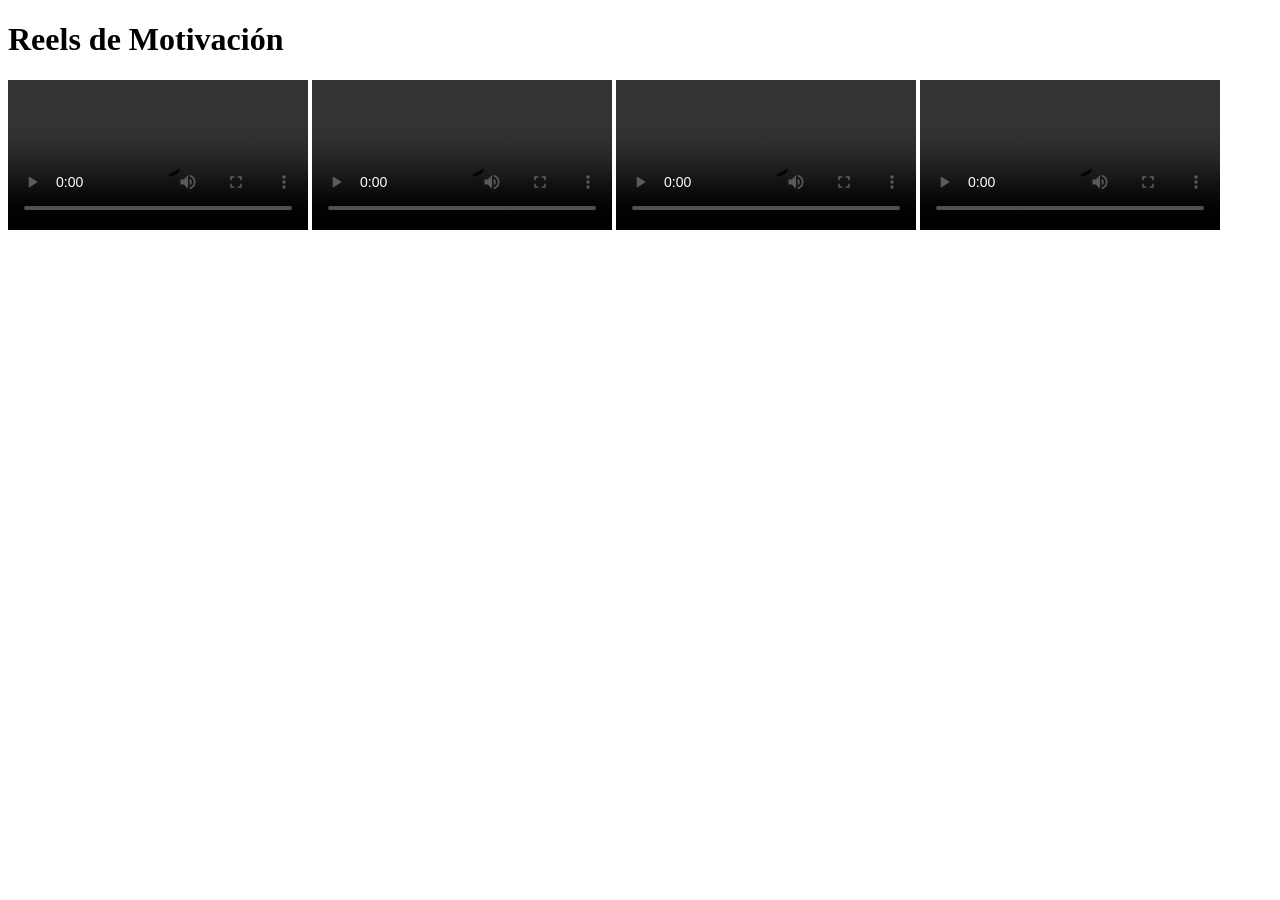
==== index.html @ e1768fd3 "creandomiprimersitioweb" ====
<!DOCTYPE html>
<html lang="es">
<head>
    <meta charset="UTF-8">
    <meta name="viewport" content="width=device-width, initial-scale=1.0">
    <title>Reels de Motivación</title>
    <link rel="stylesheet" href="styles.css">
</head>
<body>
    <h1>Reels de Motivación</h1>
    <div id="reels-container"></div>

    <script src="script.js"></script>
</body>
</html>
<video controls autoplay loop>
    <source src="https://cdn.glitch.global/550bbdf8-d2fd-4c3f-9398-63b321097b7e/Facebook%20572186578400925(Source).mp4?v=1712682820339" type="video/mp4">
    Tu navegador no soporta el elemento de video.
</video>
<video controls autoplay loop>
    <source src="https://cdn.glitch.global/550bbdf8-d2fd-4c3f-9398-63b321097b7e/Facebook%20201448969483020(720p).mp4?v=1712682717213" type="video/mp4">
    Tu navegador no soporta el elemento de video.
</video>
<video controls autoplay loop>
    <source src="https://cdn.glitch.global/550bbdf8-d2fd-4c3f-9398-63b321097b7e/Facebook%20162897206740299(540p).mp4?v=1712682813861" type="video/mp4">
    Tu navegador no soporta el elemento de video.
</video>
<video controls autoplay loop>
    <source src="https://cdn.glitch.global/550bbdf8-d2fd-4c3f-9398-63b321097b7e/Facebook%20940772647076835(720p).mp4?v=1712683208847" type="video/mp4">
    Tu navegador no soporta el elemento de video.
</video>
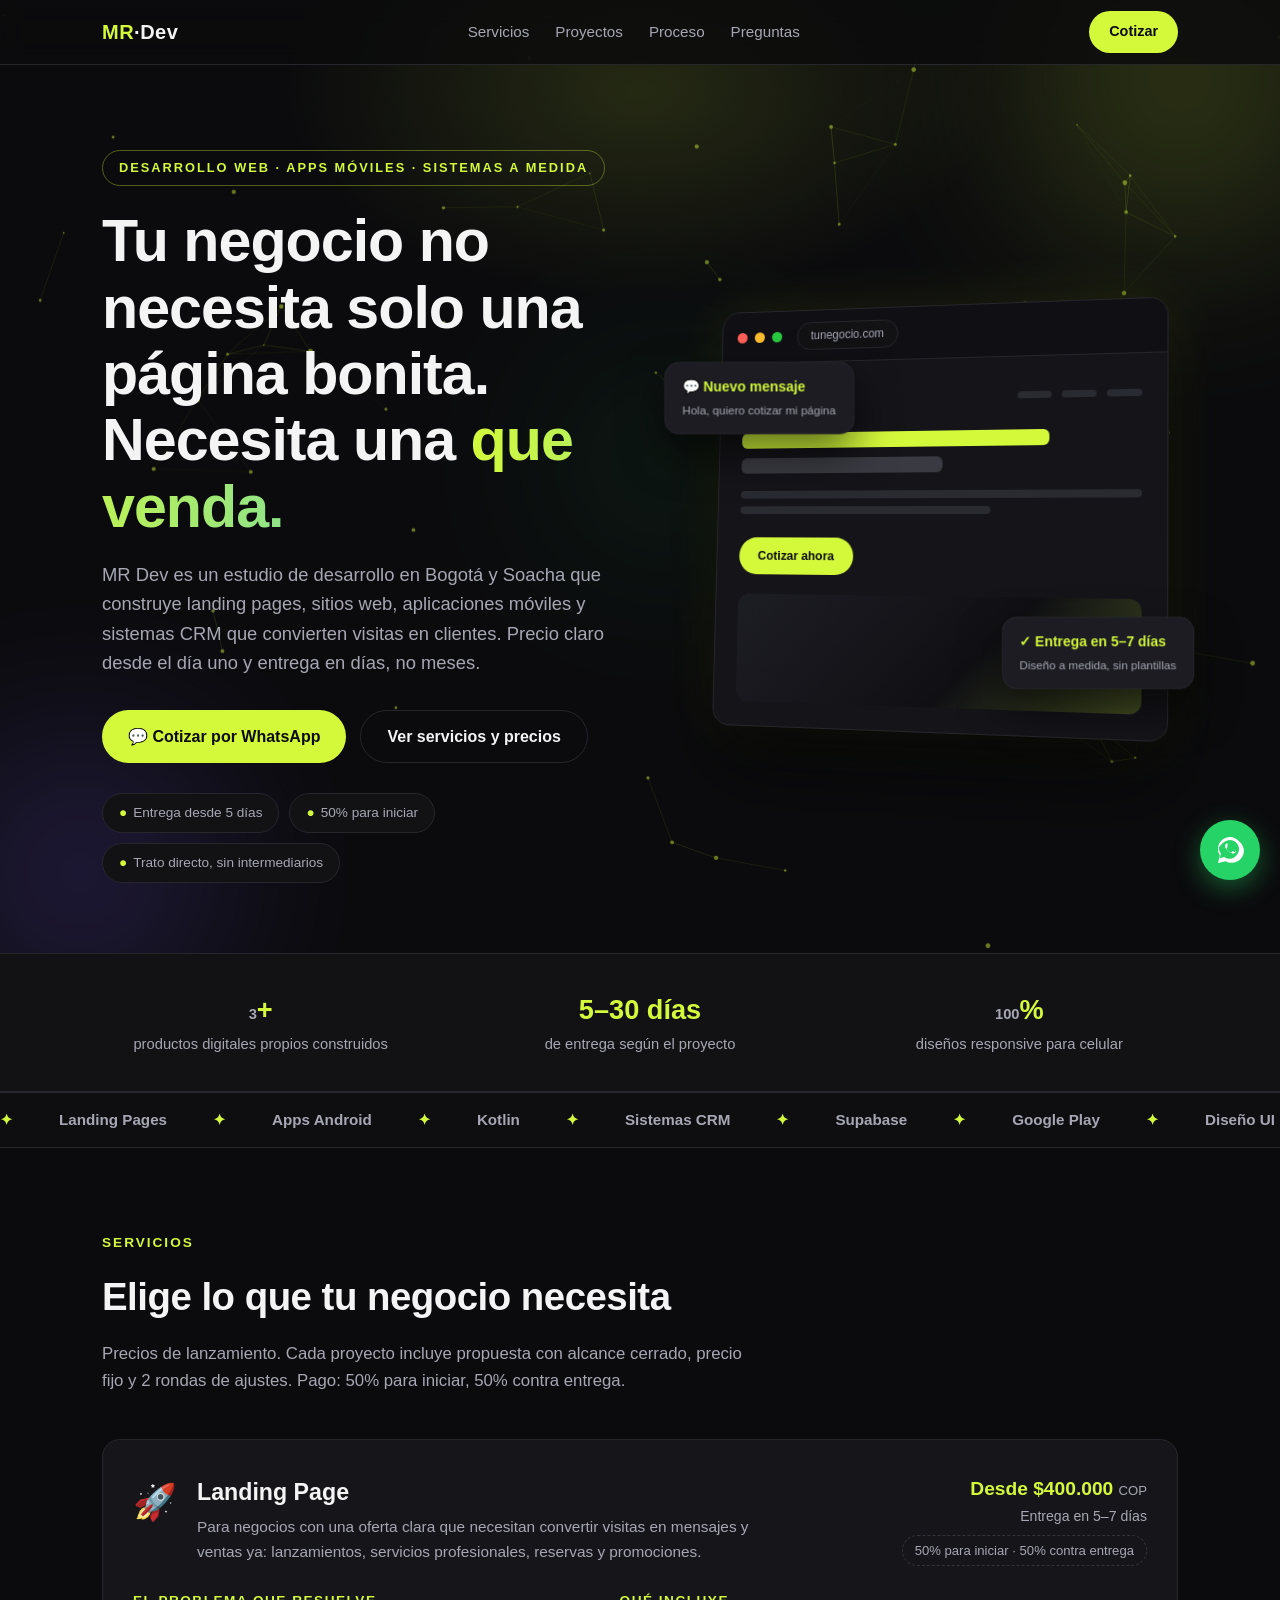
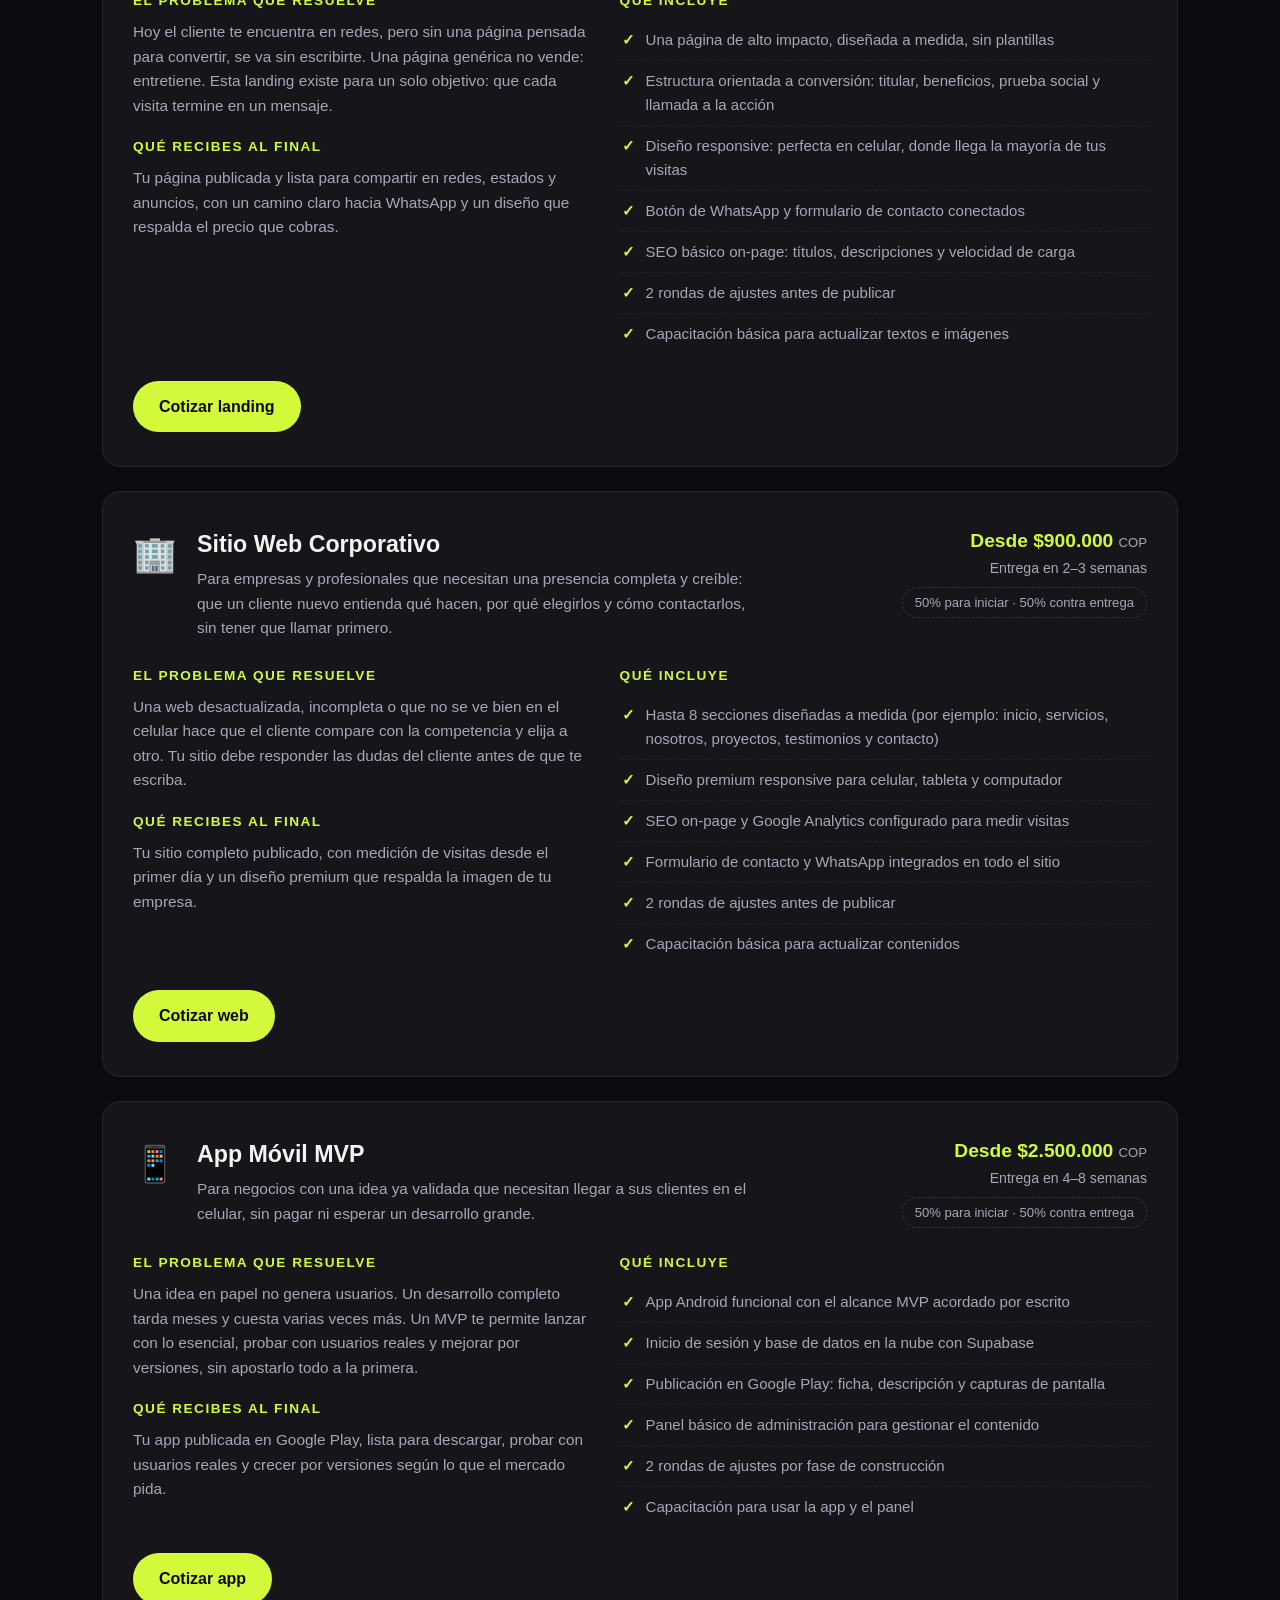
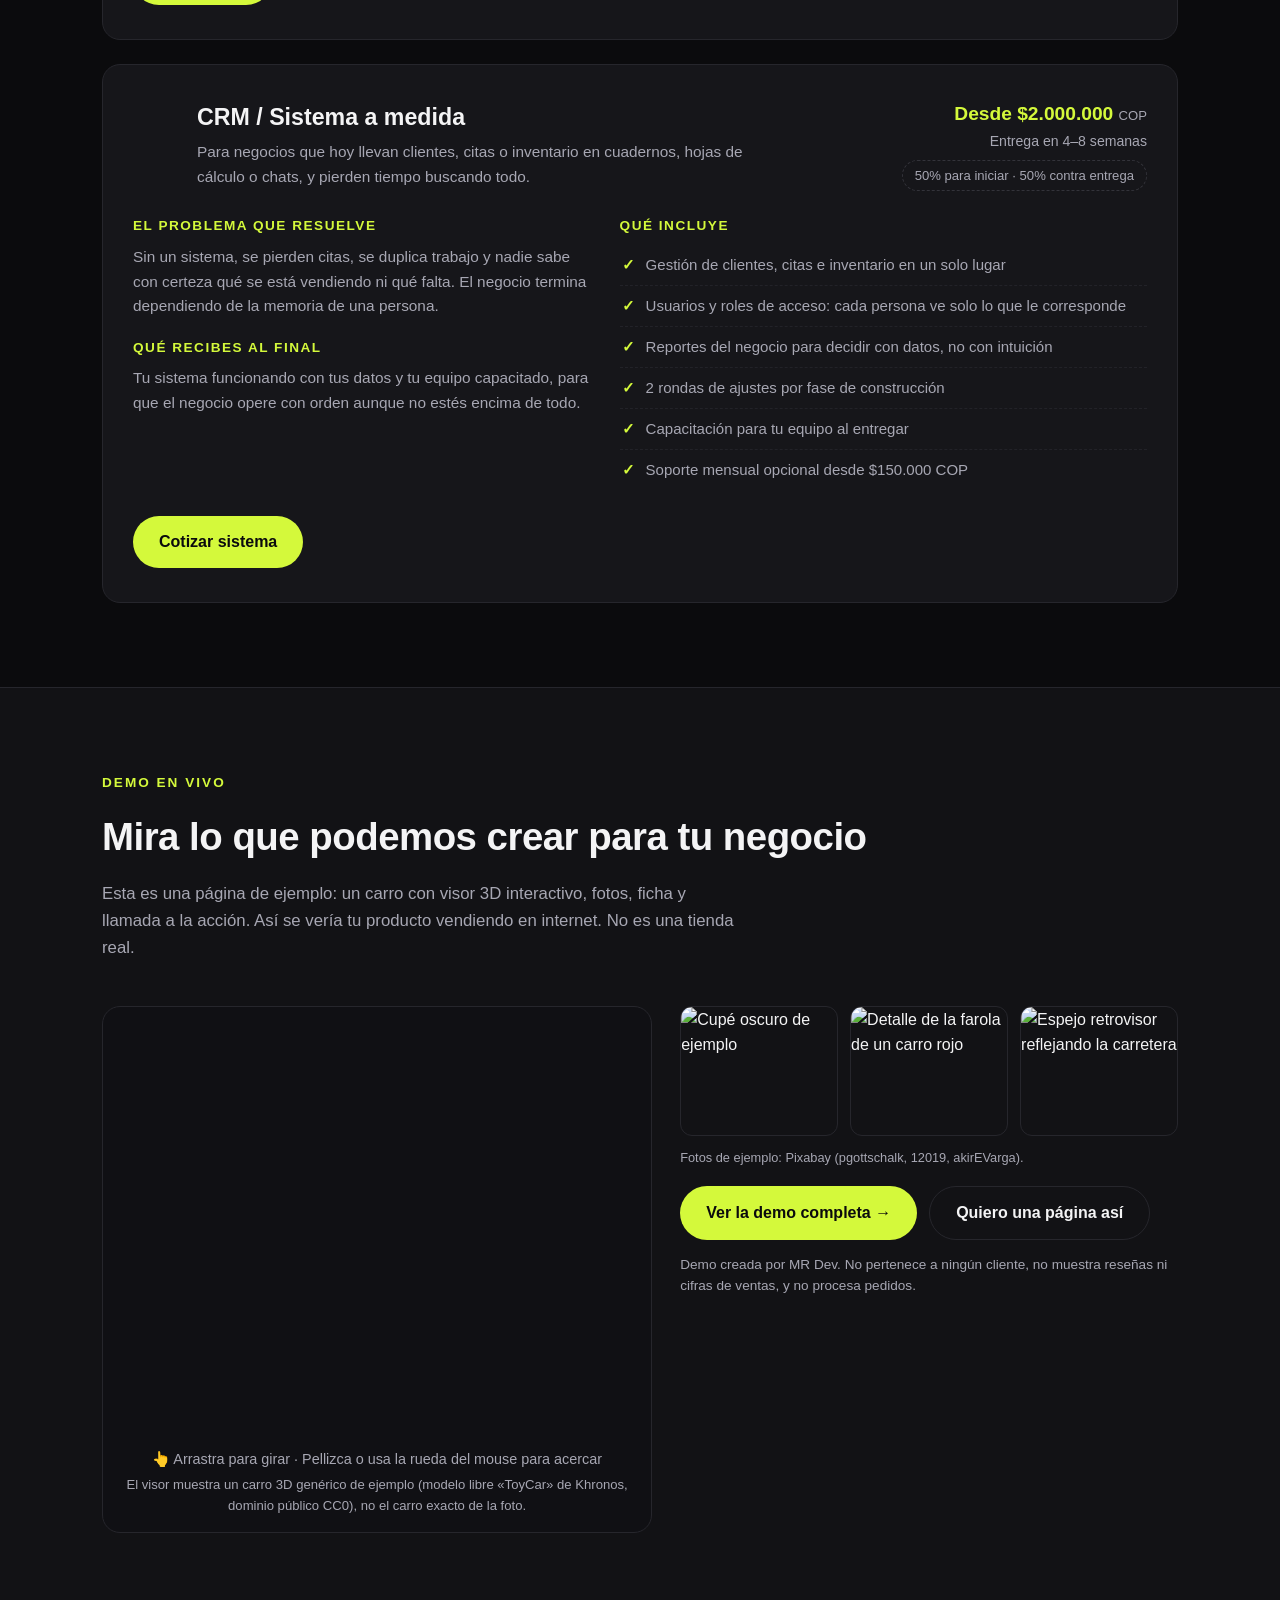
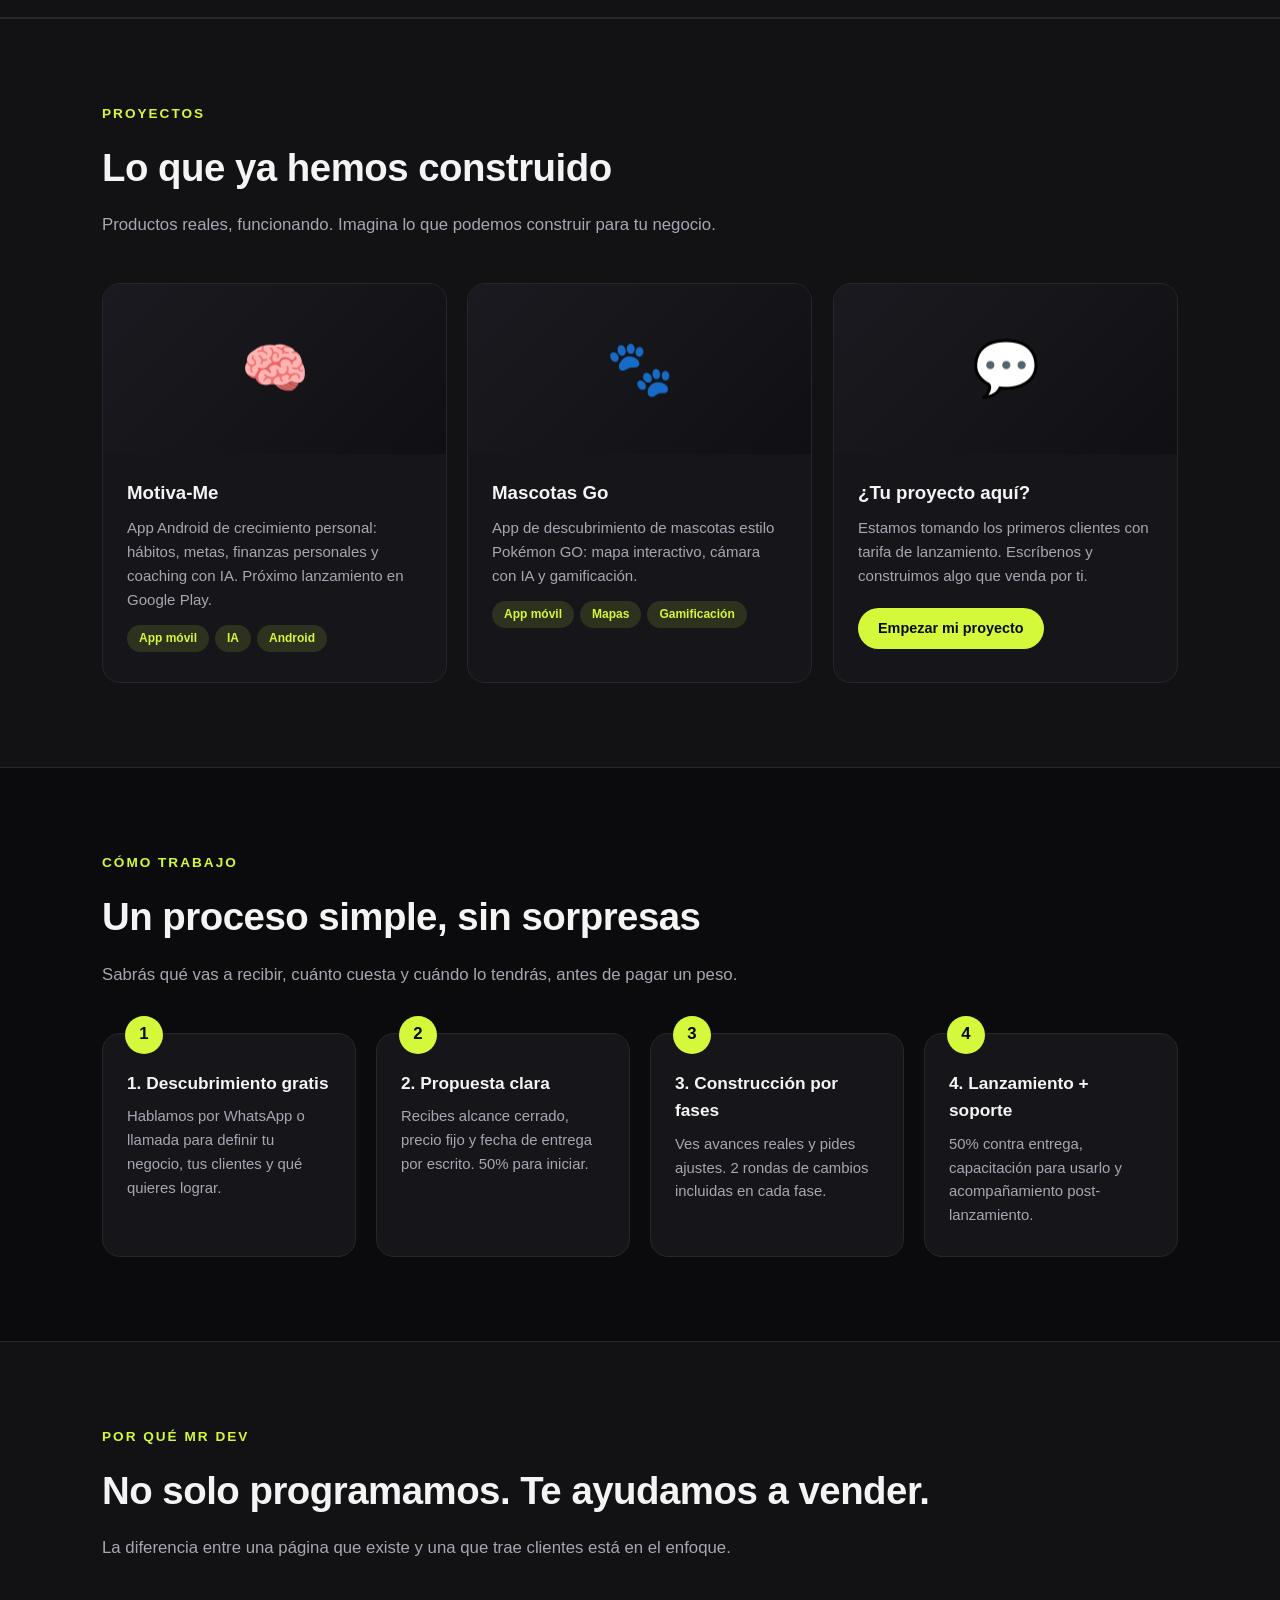
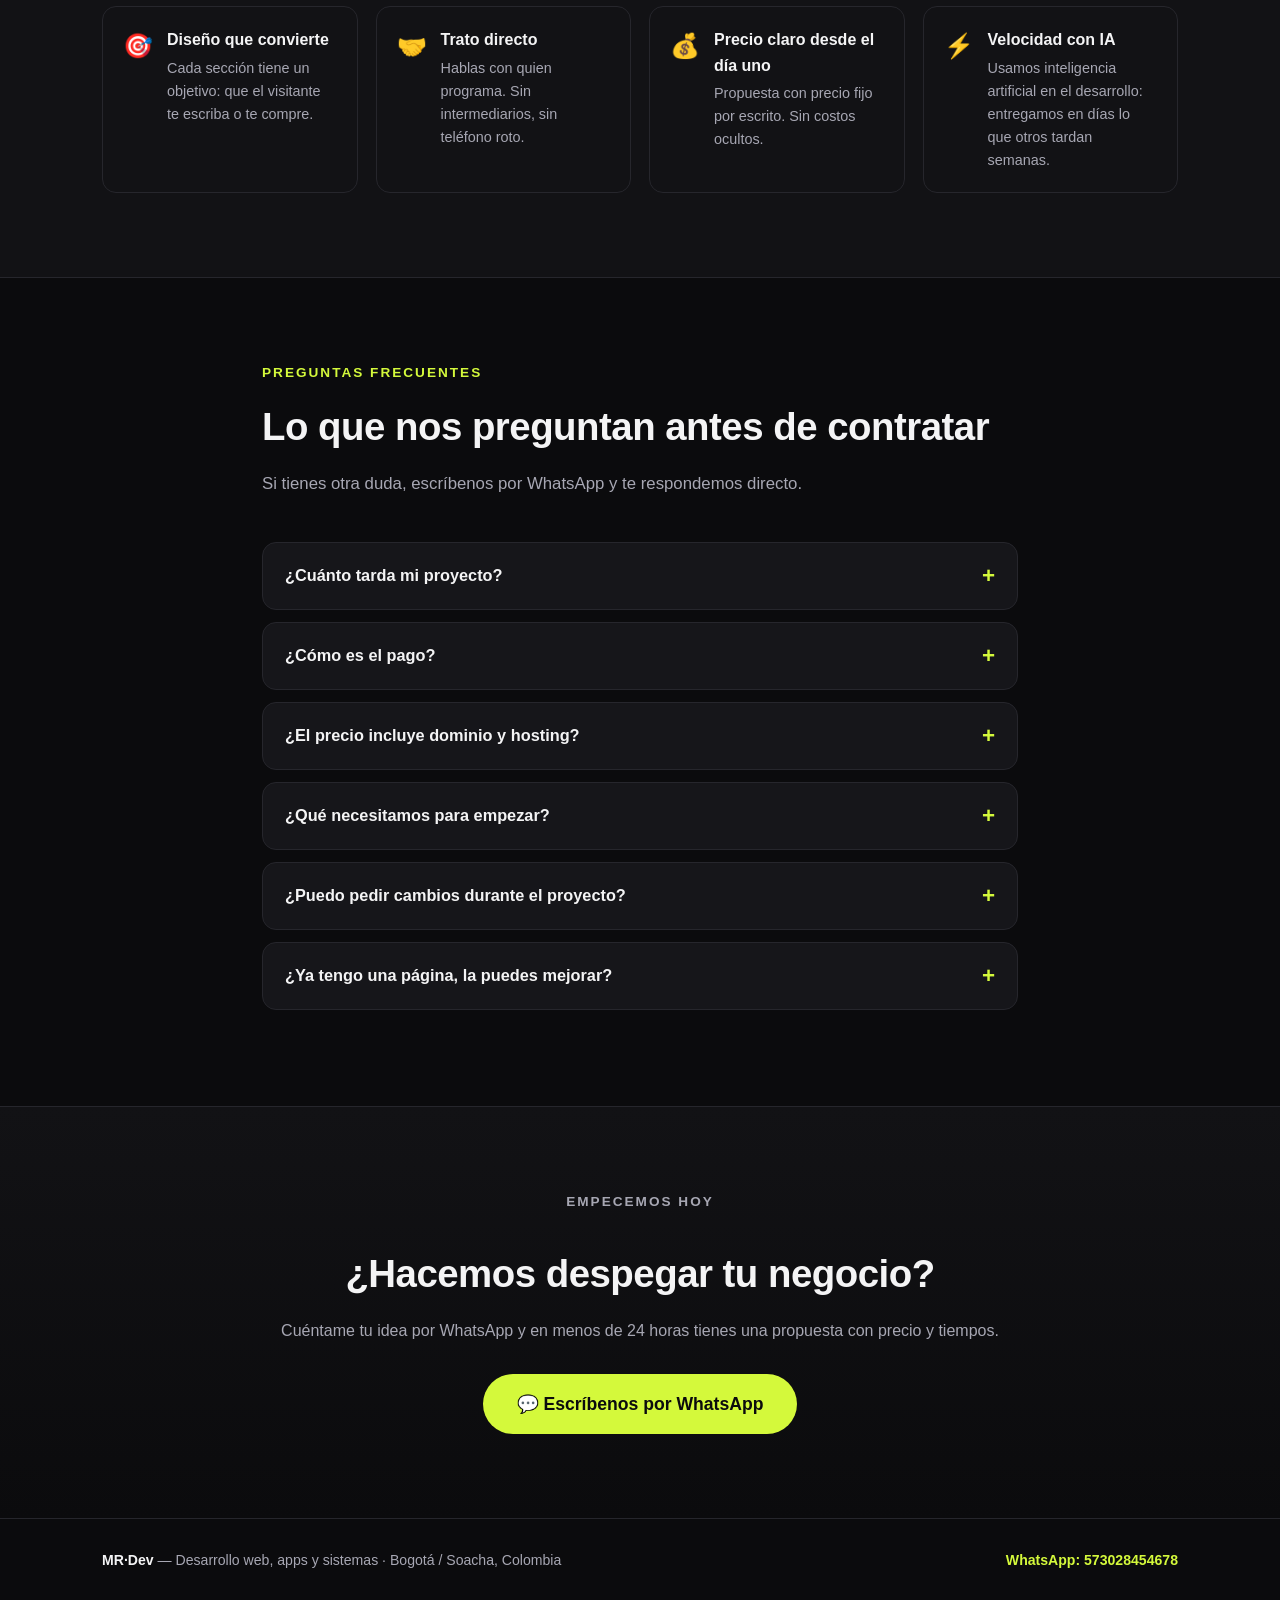
==== commit 44fc2aff: "MR Dev: publicar landing v2 + demo-carro (reemplaza pagina Reels)" ====
--- a/index.html
+++ b/index.html
@@ -1,31 +1,583 @@
 <!DOCTYPE html>
 <html lang="es">
 <head>
-    <meta charset="UTF-8">
-    <meta name="viewport" content="width=device-width, initial-scale=1.0">
-    <title>Reels de Motivación</title>
-    <link rel="stylesheet" href="styles.css">
+<meta charset="UTF-8">
+<meta name="viewport" content="width=device-width, initial-scale=1.0">
+<title>MR Dev — Páginas web, apps y sistemas que venden</title>
+<meta name="description" content="MR Dev: diseño landing pages, sitios web, aplicaciones móviles y sistemas CRM a medida en Colombia. Precio claro, entrega en días, contacto directo por WhatsApp.">
+<!-- ÚNICA librería externa añadida para la sección «Demo en vivo»: model-viewer (Google), necesaria para el visor 3D real. -->
+<script type="module" src="https://ajax.googleapis.com/ajax/libs/model-viewer/4.0.0/model-viewer.min.js"></script>
+<style>
+:root{
+  --bg:#0b0b0d; --bg2:#121215; --card:#16161a; --line:#26262c;
+  --txt:#f4f4f5; --mut:#a7a7b3;
+  --lime:#d4f93b; --lime-d:#a8cc1e;
+  --radius:18px;
+}
+*{margin:0;padding:0;box-sizing:border-box}
+html{scroll-behavior:smooth}
+body{background:var(--bg);color:var(--txt);font-family:-apple-system,BlinkMacSystemFont,"Segoe UI",Roboto,Inter,Arial,sans-serif;line-height:1.6;overflow-x:hidden}
+a{color:inherit;text-decoration:none}
+.wrap{max-width:1120px;margin:0 auto;padding:0 22px}
+/* NAV */
+nav{position:fixed;top:0;left:0;right:0;z-index:50;background:rgba(11,11,13,.82);backdrop-filter:blur(12px);border-bottom:1px solid var(--line);transition:box-shadow .3s}
+nav.scrolled{box-shadow:0 8px 30px rgba(0,0,0,.45)}
+.nav-in{display:flex;align-items:center;justify-content:space-between;height:64px}
+.logo{font-weight:800;font-size:1.25rem;letter-spacing:.5px}
+.logo b{color:var(--lime)}
+.nav-links{display:flex;gap:26px;font-size:.95rem;color:var(--mut)}
+.nav-links a:hover{color:var(--txt)}
+.btn{display:inline-flex;align-items:center;gap:8px;background:var(--lime);color:#0b0b0d;font-weight:700;padding:13px 26px;border-radius:999px;border:none;cursor:pointer;font-size:1rem;transition:transform .15s,box-shadow .15s}
+.btn:hover{transform:translateY(-2px);box-shadow:0 10px 28px rgba(212,249,59,.28)}
+.btn.ghost{background:transparent;color:var(--txt);border:1px solid var(--line)}
+.btn.ghost:hover{border-color:var(--lime);box-shadow:none}
+.btn.sm{padding:9px 20px;font-size:.9rem}
+/* HERO */
+.hero{padding:150px 0 70px;position:relative}
+.hero::before{content:"";position:absolute;top:-120px;left:50%;transform:translateX(-50%);width:720px;height:420px;background:radial-gradient(ellipse at center,rgba(212,249,59,.13),transparent 70%);pointer-events:none}
+.eyebrow{display:inline-block;font-size:.8rem;font-weight:700;letter-spacing:2px;text-transform:uppercase;color:var(--lime);border:1px solid rgba(212,249,59,.35);padding:7px 16px;border-radius:999px;margin-bottom:22px}
+h1{font-size:clamp(2.1rem,5.4vw,3.7rem);line-height:1.12;font-weight:800;letter-spacing:-1px;max-width:800px}
+h1 .hl{color:var(--lime)}
+.hero p.sub{color:var(--mut);font-size:1.15rem;max-width:640px;margin:20px 0 32px}
+.hero-cta{display:flex;gap:14px;flex-wrap:wrap}
+.chips{display:flex;gap:10px;flex-wrap:wrap;margin-top:30px}
+.chip{font-size:.85rem;color:var(--mut);border:1px solid var(--line);background:var(--bg2);padding:8px 16px;border-radius:999px}
+.chip i{font-style:normal;color:var(--lime);margin-right:6px}
+/* HERO 3D MOCKUP (CSS puro, sin imágenes externas) */
+.hero-grid{display:grid;grid-template-columns:1.05fr .95fr;gap:48px;align-items:center}
+.hero-mock{position:relative;perspective:1200px;max-width:460px;width:100%;margin:0 auto}
+.mockup-win{background:#141419;border:1px solid var(--line);border-radius:18px;box-shadow:0 40px 80px rgba(0,0,0,.6),0 0 60px rgba(212,249,59,.10);transform:rotateY(-12deg) rotateX(4deg);transform-style:preserve-3d;animation:floaty 7s ease-in-out infinite alternate;overflow:hidden}
+@keyframes floaty{from{transform:rotateY(-12deg) rotateX(4deg) translateY(0)}to{transform:rotateY(-12deg) rotateX(4deg) translateY(-12px)}}
+.mockup-bar{display:flex;align-items:center;gap:8px;padding:12px 16px;border-bottom:1px solid var(--line);background:#101014}
+.mockup-dot{width:11px;height:11px;border-radius:50%}
+.mockup-url{margin-left:8px;font-size:.75rem;color:var(--mut);background:var(--bg2);border:1px solid var(--line);padding:4px 14px;border-radius:999px}
+.mockup-body{padding:26px 24px 24px}
+.mockup-nav{display:flex;justify-content:space-between;align-items:center;margin-bottom:22px}
+.mockup-logo{font-weight:800;font-size:.95rem}
+.mockup-logo b{color:var(--lime)}
+.mockup-links{display:flex;gap:10px}
+.mockup-links i{display:block;width:34px;height:7px;border-radius:99px;background:#2a2a31}
+.mockup-h1{height:16px;border-radius:6px;background:var(--lime);width:78%;margin-bottom:10px}
+.mockup-h2{height:16px;border-radius:6px;background:#3a3a42;width:52%;margin-bottom:18px}
+.mockup-line{height:8px;border-radius:99px;background:#2a2a31;margin-bottom:8px}
+.mockup-line.short{width:64%}
+.mockup-btn{display:inline-block;margin-top:16px;background:var(--lime);color:#0b0b0d;font-weight:800;font-size:.8rem;padding:9px 20px;border-radius:999px}
+.mockup-img{margin-top:20px;height:110px;border-radius:12px;background:linear-gradient(135deg,#1d1d24,#101014 60%,rgba(212,249,59,.25))}
+.mockup-float{position:absolute;background:#1c1c22;border:1px solid var(--line);border-radius:14px;padding:12px 16px;font-size:.82rem;box-shadow:0 18px 40px rgba(0,0,0,.55);transform:translateZ(70px);z-index:3}
+.mockup-float b{display:block;color:var(--lime)}
+.mockup-float.wa{top:16%;left:-24px}
+.mockup-float.time{bottom:12%;right:-16px}
+.mockup-float small{color:var(--mut)}
+/* STATS */
+.stats{border-top:1px solid var(--line);border-bottom:1px solid var(--line);background:var(--bg2)}
+.stats-in{display:grid;grid-template-columns:repeat(3,1fr);padding:34px 0;gap:18px;text-align:center}
+.stat b{font-size:1.7rem;color:var(--lime);display:block}
+.stat span{color:var(--mut);font-size:.92rem}
+/* SECTIONS */
+section{padding:84px 0}
+.kicker{color:var(--lime);font-weight:700;font-size:.85rem;letter-spacing:2px;text-transform:uppercase;margin-bottom:12px}
+h2{font-size:clamp(1.6rem,3.6vw,2.4rem);font-weight:800;letter-spacing:-.5px;margin-bottom:14px}
+.sec-sub{color:var(--mut);max-width:640px;margin-bottom:44px;font-size:1.05rem}
+/* SERVICES v2: bloques completos */
+.svc-stack{display:grid;gap:24px}
+.svc{background:var(--card);border:1px solid var(--line);border-radius:var(--radius);padding:34px 30px;transition:transform .18s,border-color .18s,box-shadow .18s}
+.svc:hover{transform:translateY(-5px);border-color:rgba(212,249,59,.45);box-shadow:0 24px 60px rgba(0,0,0,.5),0 0 44px rgba(212,249,59,.12)}
+.svc-head{display:flex;gap:20px;align-items:flex-start;flex-wrap:wrap;margin-bottom:24px}
+.svc-head .ico{font-size:2.2rem;flex-shrink:0}
+.svc-head h3{font-size:1.45rem;margin-bottom:4px}
+.svc-for{color:var(--mut);font-size:.96rem;max-width:560px}
+.svc-meta{margin-left:auto;text-align:right;flex-shrink:0}
+.svc .price{font-size:1.2rem;font-weight:800;color:var(--lime)}
+.svc .price small{font-weight:400;color:var(--mut);font-size:.82rem}
+.svc .time{font-size:.88rem;color:var(--mut)}
+.svc .pay{font-size:.82rem;color:var(--mut);border:1px dashed #33333a;border-radius:999px;padding:4px 12px;display:inline-block;margin-top:8px}
+.svc-body{display:grid;grid-template-columns:1fr 1.15fr;gap:28px;margin-bottom:26px}
+.svc-body h4{font-size:.85rem;letter-spacing:1.5px;text-transform:uppercase;color:var(--lime);margin:18px 0 8px}
+.svc-body h4:first-child{margin-top:0}
+.svc-body p{color:var(--mut);font-size:.96rem}
+.svc-body ul{list-style:none}
+.svc-body ul li{color:var(--mut);font-size:.94rem;padding:8px 0 8px 26px;position:relative;border-bottom:1px dashed #222228}
+.svc-body ul li:last-child{border:none}
+.svc-body ul li::before{content:"✓";position:absolute;left:2px;color:var(--lime);font-weight:700}
+.svc .btn{justify-content:center}
+/* PORTFOLIO */
+.pf-grid{display:grid;grid-template-columns:repeat(auto-fit,minmax(280px,1fr));gap:20px}
+.pf{background:var(--card);border:1px solid var(--line);border-radius:var(--radius);overflow:hidden;transition:transform .18s,border-color .18s}
+.pf:hover{transform:translateY(-5px);border-color:rgba(212,249,59,.45)}
+.pf-visual{height:170px;display:flex;align-items:center;justify-content:center;font-size:3.4rem;background:linear-gradient(135deg,#1a1a20,#101014)}
+.pf-body{padding:24px}
+.pf-body h3{margin-bottom:8px}
+.pf-body p{color:var(--mut);font-size:.94rem;margin-bottom:12px}
+.tag{display:inline-block;font-size:.75rem;font-weight:700;background:rgba(212,249,59,.12);color:var(--lime);padding:4px 12px;border-radius:999px;margin-right:6px;margin-bottom:6px}
+/* PROCESS */
+.steps{display:grid;grid-template-columns:repeat(auto-fit,minmax(220px,1fr));gap:20px;counter-reset:step}
+.step{background:var(--card);border:1px solid var(--line);border-radius:var(--radius);padding:28px 24px;position:relative}
+.step::before{counter-increment:step;content:counter(step);position:absolute;top:-18px;left:22px;background:var(--lime);color:#0b0b0d;font-weight:800;width:38px;height:38px;border-radius:50%;display:flex;align-items:center;justify-content:center;font-size:1.05rem}
+.step h3{margin:8px 0 8px;font-size:1.08rem}
+.step p{color:var(--mut);font-size:.93rem}
+/* WHY */
+.why{display:grid;grid-template-columns:repeat(auto-fit,minmax(240px,1fr));gap:18px}
+.why-item{display:flex;gap:14px;align-items:flex-start;background:var(--bg2);border:1px solid var(--line);border-radius:14px;padding:20px;transition:transform .18s,border-color .18s}
+.why-item:hover{transform:translateY(-4px);border-color:rgba(212,249,59,.45)}
+.why-item .w-ico{font-size:1.5rem;flex-shrink:0}
+.why-item b{display:block;margin-bottom:4px}
+.why-item p{color:var(--mut);font-size:.9rem}
+/* FAQ */
+.faq-item{border:1px solid var(--line);border-radius:14px;margin-bottom:12px;background:var(--card);overflow:hidden}
+.faq-q{width:100%;background:none;border:none;color:var(--txt);font-size:1.02rem;font-weight:600;text-align:left;padding:20px 22px;cursor:pointer;display:flex;justify-content:space-between;align-items:center;gap:12px}
+.faq-q .plus{color:var(--lime);font-size:1.4rem;flex-shrink:0;transition:transform .25s}
+.faq-item.open .faq-q .plus{transform:rotate(45deg)}
+.faq-a{max-height:0;overflow:hidden;transition:max-height .3s ease}
+.faq-a p{color:var(--mut);padding:0 22px 20px;font-size:.95rem}
+/* CTA */
+.cta-sec{text-align:center;background:linear-gradient(180deg,var(--bg2),var(--bg));border-top:1px solid var(--line)}
+.cta-sec h2{max-width:640px;margin:0 auto 14px}
+.cta-sec p{color:var(--mut);margin-bottom:30px}
+/* FOOTER */
+footer{border-top:1px solid var(--line);padding:30px 0;color:var(--mut);font-size:.88rem}
+.foot-in{display:flex;justify-content:space-between;align-items:center;flex-wrap:wrap;gap:12px}
+/* WHATSAPP FLOAT */
+.wa-float{position:fixed;right:20px;bottom:20px;z-index:60;width:60px;height:60px;background:#25d366;border-radius:50%;display:flex;align-items:center;justify-content:center;box-shadow:0 8px 26px rgba(37,211,102,.4);transition:transform .15s}
+.wa-float:hover{transform:scale(1.08)}
+.wa-float svg{width:32px;height:32px;fill:#fff}
+/* REVEAL */
+.rv{opacity:0;transform:translateY(26px);transition:opacity .6s ease,transform .6s ease}
+.rv.vis{opacity:1;transform:none}
+@media(max-width:900px){
+  .hero-grid{grid-template-columns:1fr;gap:40px}
+  .hero-mock{margin-top:10px}
+  .svc-body{grid-template-columns:1fr}
+  .svc-meta{text-align:left;margin-left:0}
+}
+@media(max-width:640px){
+  .nav-links{display:none}
+  .hero{padding:120px 0 54px}
+  section{padding:60px 0}
+  .stats-in{grid-template-columns:1fr;gap:22px}
+  .svc{padding:26px 20px}
+  .mockup-float.wa{left:-6px}
+  .mockup-float.time{right:-6px}
+}
+/* ===== FX UPGRADE: 3D + motion ===== */
+#fx{position:absolute;inset:0;width:100%;height:100%;pointer-events:none}
+.hero{overflow:hidden}
+.hero-in{position:relative;z-index:2}
+.orb{position:absolute;border-radius:50%;filter:blur(90px);pointer-events:none;animation:drift 14s ease-in-out infinite alternate;z-index:1}
+.orb-a{width:340px;height:340px;background:#d4f93b;top:-90px;right:-70px;opacity:.16}
+.orb-b{width:280px;height:280px;background:#7c5cff;bottom:-60px;left:-60px;opacity:.20;animation-delay:-5s}
+.orb-c{width:200px;height:200px;background:#25d366;top:38%;left:44%;opacity:.10;animation-delay:-9s}
+@keyframes drift{from{transform:translate(0,0) scale(1)}to{transform:translate(50px,-40px) scale(1.15)}}
+h1 .hl{background:linear-gradient(90deg,#d4f93b,#8fe388,#d4f93b);background-size:200% auto;-webkit-background-clip:text;background-clip:text;color:transparent;animation:shine 5s linear infinite}
+@keyframes shine{to{background-position:200% center}}
+.svc,.pf{transform-style:preserve-3d;will-change:transform}
+.svc .ico{transform:translateZ(30px)}
+.pf-visual{transform:translateZ(30px)}
+.btn{position:relative;overflow:hidden}
+.btn::after{content:"";position:absolute;top:0;left:-70%;width:45%;height:100%;background:linear-gradient(100deg,transparent,rgba(255,255,255,.55),transparent);transform:skewX(-20deg);transition:left .55s ease}
+.btn:hover::after{left:130%}
+.marquee{overflow:hidden;border-top:1px solid var(--line);border-bottom:1px solid var(--line);background:#0e0e11;padding:15px 0}
+.marquee-track{display:flex;gap:46px;width:max-content;animation:mscroll 28s linear infinite;font-weight:700;font-size:.95rem;color:var(--mut);white-space:nowrap}
+.marquee-track i{font-style:normal;color:var(--lime);margin-right:46px}
+@keyframes mscroll{to{transform:translateX(-50%)}}
+.rv{transition:opacity .7s cubic-bezier(.2,.7,.2,1),transform .7s cubic-bezier(.2,.7,.2,1)}
+@media (prefers-reduced-motion:reduce){*{animation:none!important;transition:none!important}}
+/* ===== DEMO EN VIVO (carro 3D) — añadido 2026-10-28, solo para esta sección ===== */
+.demo-vivo-grid{display:grid;gap:28px;align-items:start}
+@media(min-width:900px){.demo-vivo-grid{grid-template-columns:1.05fr .95fr}}
+.demo-vivo-viewer{background:#101014;border:1px solid var(--line);border-radius:var(--radius);overflow:hidden}
+.demo-vivo-viewer model-viewer{width:100%;height:380px;display:block}
+@media(min-width:900px){.demo-vivo-viewer model-viewer{height:430px}}
+.demo-vivo-fallback{display:none;text-align:center;padding:1rem}
+.demo-vivo-fallback img{max-width:100%;height:auto;border-radius:12px}
+.demo-vivo-hint{text-align:center;font-size:.9rem;color:var(--mut);padding:.7rem 1rem .2rem}
+.demo-vivo-note{font-size:.82rem;color:var(--mut);text-align:center;padding:0 1rem 1rem;margin:0}
+.demo-vivo-fotos{display:grid;grid-template-columns:repeat(3,1fr);gap:12px}
+.demo-vivo-fotos img{width:100%;height:130px;object-fit:cover;border-radius:12px;border:1px solid var(--line);display:block}
+.demo-vivo-creditos{grid-column:1/-1;font-size:.8rem;color:var(--mut);margin:0}
+.demo-vivo-cta{display:flex;gap:12px;flex-wrap:wrap;margin-top:18px}
+.demo-vivo-cta .btn{justify-content:center}
+.demo-vivo-disclaimer{font-size:.85rem;color:var(--mut);margin-top:14px}
+</style>
 </head>
 <body>
-    <h1>Reels de Motivación</h1>
-    <div id="reels-container"></div>
-
-    <script src="script.js"></script>
+
+<nav id="nav"><div class="wrap nav-in">
+  <a href="#top" class="logo"><b>MR</b>·Dev</a>
+  <div class="nav-links">
+    <a href="#servicios">Servicios</a><a href="#proyectos">Proyectos</a><a href="#proceso">Proceso</a><a href="#faq">Preguntas</a>
+  </div>
+  <a class="btn sm" href="https://wa.me/573028454678?text=Hola%20MR%20Dev%2C%20quiero%20cotizar%20un%20proyecto" target="_blank" rel="noopener">Cotizar</a>
+</div></nav>
+
+<header class="hero" id="top">
+<canvas id="fx"></canvas>
+<div class="orb orb-a"></div><div class="orb orb-b"></div><div class="orb orb-c"></div>
+<div class="wrap hero-in hero-grid">
+  <div class="hero-copy">
+    <span class="eyebrow rv">Desarrollo web · Apps móviles · Sistemas a medida</span>
+    <h1 class="rv">Tu negocio no necesita solo una página bonita. Necesita una <span class="hl">que venda.</span></h1>
+    <p class="sub rv">MR Dev es un estudio de desarrollo en Bogotá y Soacha que construye landing pages, sitios web, aplicaciones móviles y sistemas CRM que convierten visitas en clientes. Precio claro desde el día uno y entrega en días, no meses.</p>
+    <div class="hero-cta rv">
+      <a class="btn" href="https://wa.me/573028454678?text=Hola%20MR%20Dev%2C%20quiero%20cotizar%20un%20proyecto" target="_blank" rel="noopener">💬 Cotizar por WhatsApp</a>
+      <a class="btn ghost" href="#servicios">Ver servicios y precios</a>
+    </div>
+    <div class="chips rv">
+      <span class="chip"><i>●</i>Entrega desde 5 días</span>
+      <span class="chip"><i>●</i>50% para iniciar</span>
+      <span class="chip"><i>●</i>Trato directo, sin intermediarios</span>
+    </div>
+  </div>
+  <div class="hero-mock rv" aria-hidden="true">
+    <div class="mockup-win">
+      <div class="mockup-bar"><span class="mockup-dot" style="background:#ff5f57"></span><span class="mockup-dot" style="background:#febc2e"></span><span class="mockup-dot" style="background:#28c840"></span><span class="mockup-url">tunegocio.com</span></div>
+      <div class="mockup-body">
+        <div class="mockup-nav"><span class="mockup-logo"><b>MR</b>·Demo</span><span class="mockup-links"><i></i><i></i><i></i></span></div>
+        <div class="mockup-h1"></div><div class="mockup-h2"></div>
+        <div class="mockup-line"></div><div class="mockup-line short"></div>
+        <span class="mockup-btn">Cotizar ahora</span>
+        <div class="mockup-img"></div>
+      </div>
+    </div>
+    <div class="mockup-float wa"><b>💬 Nuevo mensaje</b><small>Hola, quiero cotizar mi página</small></div>
+    <div class="mockup-float time"><b>✓ Entrega en 5–7 días</b><small>Diseño a medida, sin plantillas</small></div>
+  </div>
+</div></header>
+
+<div class="stats"><div class="wrap stats-in">
+  <div class="stat rv"><b><span data-count="3">0</span>+</b><span>productos digitales propios construidos</span></div>
+  <div class="stat rv"><b>5–30 días</b><span>de entrega según el proyecto</span></div>
+  <div class="stat rv"><b><span data-count="100">0</span>%</b><span>diseños responsive para celular</span></div>
+</div></div>
+
+<div class="marquee"><div class="marquee-track">
+<span><i>✦</i>Landing Pages</span><span><i>✦</i>Apps Android</span><span><i>✦</i>Kotlin</span><span><i>✦</i>Sistemas CRM</span><span><i>✦</i>Supabase</span><span><i>✦</i>Google Play</span><span><i>✦</i>Diseño UI</span><span><i>✦</i>SEO</span><span><i>✦</i>IA Integrada</span><span><i>✦</i>Soporte</span>
+<span><i>✦</i>Landing Pages</span><span><i>✦</i>Apps Android</span><span><i>✦</i>Kotlin</span><span><i>✦</i>Sistemas CRM</span><span><i>✦</i>Supabase</span><span><i>✦</i>Google Play</span><span><i>✦</i>Diseño UI</span><span><i>✦</i>SEO</span><span><i>✦</i>IA Integrada</span><span><i>✦</i>Soporte</span>
+</div></div>
+
+<section id="servicios"><div class="wrap">
+  <p class="kicker rv">Servicios</p>
+  <h2 class="rv">Elige lo que tu negocio necesita</h2>
+  <p class="sec-sub rv">Precios de lanzamiento. Cada proyecto incluye propuesta con alcance cerrado, precio fijo y 2 rondas de ajustes. Pago: 50% para iniciar, 50% contra entrega.</p>
+  <div class="svc-stack">
+
+    <article class="svc rv">
+      <div class="svc-head">
+        <div class="ico">🚀</div>
+        <div><h3>Landing Page</h3>
+        <p class="svc-for">Para negocios con una oferta clara que necesitan convertir visitas en mensajes y ventas ya: lanzamientos, servicios profesionales, reservas y promociones.</p></div>
+        <div class="svc-meta"><p class="price">Desde $400.000 <small>COP</small></p><p class="time">Entrega en 5–7 días</p><span class="pay">50% para iniciar · 50% contra entrega</span></div>
+      </div>
+      <div class="svc-body">
+        <div>
+          <h4>El problema que resuelve</h4>
+          <p>Hoy el cliente te encuentra en redes, pero sin una página pensada para convertir, se va sin escribirte. Una página genérica no vende: entretiene. Esta landing existe para un solo objetivo: que cada visita termine en un mensaje.</p>
+          <h4>Qué recibes al final</h4>
+          <p>Tu página publicada y lista para compartir en redes, estados y anuncios, con un camino claro hacia WhatsApp y un diseño que respalda el precio que cobras.</p>
+        </div>
+        <div>
+          <h4>Qué incluye</h4>
+          <ul>
+            <li>Una página de alto impacto, diseñada a medida, sin plantillas</li>
+            <li>Estructura orientada a conversión: titular, beneficios, prueba social y llamada a la acción</li>
+            <li>Diseño responsive: perfecta en celular, donde llega la mayoría de tus visitas</li>
+            <li>Botón de WhatsApp y formulario de contacto conectados</li>
+            <li>SEO básico on-page: títulos, descripciones y velocidad de carga</li>
+            <li>2 rondas de ajustes antes de publicar</li>
+            <li>Capacitación básica para actualizar textos e imágenes</li>
+          </ul>
+        </div>
+      </div>
+      <a class="btn" href="https://wa.me/573028454678?text=Hola%20MR%20Dev%2C%20me%20interesa%20una%20landing%20page" target="_blank" rel="noopener">Cotizar landing</a>
+    </article>
+
+    <article class="svc rv">
+      <div class="svc-head">
+        <div class="ico">🏢</div>
+        <div><h3>Sitio Web Corporativo</h3>
+        <p class="svc-for">Para empresas y profesionales que necesitan una presencia completa y creíble: que un cliente nuevo entienda qué hacen, por qué elegirlos y cómo contactarlos, sin tener que llamar primero.</p></div>
+        <div class="svc-meta"><p class="price">Desde $900.000 <small>COP</small></p><p class="time">Entrega en 2–3 semanas</p><span class="pay">50% para iniciar · 50% contra entrega</span></div>
+      </div>
+      <div class="svc-body">
+        <div>
+          <h4>El problema que resuelve</h4>
+          <p>Una web desactualizada, incompleta o que no se ve bien en el celular hace que el cliente compare con la competencia y elija a otro. Tu sitio debe responder las dudas del cliente antes de que te escriba.</p>
+          <h4>Qué recibes al final</h4>
+          <p>Tu sitio completo publicado, con medición de visitas desde el primer día y un diseño premium que respalda la imagen de tu empresa.</p>
+        </div>
+        <div>
+          <h4>Qué incluye</h4>
+          <ul>
+            <li>Hasta 8 secciones diseñadas a medida (por ejemplo: inicio, servicios, nosotros, proyectos, testimonios y contacto)</li>
+            <li>Diseño premium responsive para celular, tableta y computador</li>
+            <li>SEO on-page y Google Analytics configurado para medir visitas</li>
+            <li>Formulario de contacto y WhatsApp integrados en todo el sitio</li>
+            <li>2 rondas de ajustes antes de publicar</li>
+            <li>Capacitación básica para actualizar contenidos</li>
+          </ul>
+        </div>
+      </div>
+      <a class="btn" href="https://wa.me/573028454678?text=Hola%20MR%20Dev%2C%20me%20interesa%20un%20sitio%20web%20corporativo" target="_blank" rel="noopener">Cotizar web</a>
+    </article>
+
+    <article class="svc rv">
+      <div class="svc-head">
+        <div class="ico">📱</div>
+        <div><h3>App Móvil MVP</h3>
+        <p class="svc-for">Para negocios con una idea ya validada que necesitan llegar a sus clientes en el celular, sin pagar ni esperar un desarrollo grande.</p></div>
+        <div class="svc-meta"><p class="price">Desde $2.500.000 <small>COP</small></p><p class="time">Entrega en 4–8 semanas</p><span class="pay">50% para iniciar · 50% contra entrega</span></div>
+      </div>
+      <div class="svc-body">
+        <div>
+          <h4>El problema que resuelve</h4>
+          <p>Una idea en papel no genera usuarios. Un desarrollo completo tarda meses y cuesta varias veces más. Un MVP te permite lanzar con lo esencial, probar con usuarios reales y mejorar por versiones, sin apostarlo todo a la primera.</p>
+          <h4>Qué recibes al final</h4>
+          <p>Tu app publicada en Google Play, lista para descargar, probar con usuarios reales y crecer por versiones según lo que el mercado pida.</p>
+        </div>
+        <div>
+          <h4>Qué incluye</h4>
+          <ul>
+            <li>App Android funcional con el alcance MVP acordado por escrito</li>
+            <li>Inicio de sesión y base de datos en la nube con Supabase</li>
+            <li>Publicación en Google Play: ficha, descripción y capturas de pantalla</li>
+            <li>Panel básico de administración para gestionar el contenido</li>
+            <li>2 rondas de ajustes por fase de construcción</li>
+            <li>Capacitación para usar la app y el panel</li>
+          </ul>
+        </div>
+      </div>
+      <a class="btn" href="https://wa.me/573028454678?text=Hola%20MR%20Dev%2C%20me%20interesa%20una%20app%20m%C3%B3vil" target="_blank" rel="noopener">Cotizar app</a>
+    </article>
+
+    <article class="svc rv">
+      <div class="svc-head">
+        <div class="ico">⚙️</div>
+        <div><h3>CRM / Sistema a medida</h3>
+        <p class="svc-for">Para negocios que hoy llevan clientes, citas o inventario en cuadernos, hojas de cálculo o chats, y pierden tiempo buscando todo.</p></div>
+        <div class="svc-meta"><p class="price">Desde $2.000.000 <small>COP</small></p><p class="time">Entrega en 4–8 semanas</p><span class="pay">50% para iniciar · 50% contra entrega</span></div>
+      </div>
+      <div class="svc-body">
+        <div>
+          <h4>El problema que resuelve</h4>
+          <p>Sin un sistema, se pierden citas, se duplica trabajo y nadie sabe con certeza qué se está vendiendo ni qué falta. El negocio termina dependiendo de la memoria de una persona.</p>
+          <h4>Qué recibes al final</h4>
+          <p>Tu sistema funcionando con tus datos y tu equipo capacitado, para que el negocio opere con orden aunque no estés encima de todo.</p>
+        </div>
+        <div>
+          <h4>Qué incluye</h4>
+          <ul>
+            <li>Gestión de clientes, citas e inventario en un solo lugar</li>
+            <li>Usuarios y roles de acceso: cada persona ve solo lo que le corresponde</li>
+            <li>Reportes del negocio para decidir con datos, no con intuición</li>
+            <li>2 rondas de ajustes por fase de construcción</li>
+            <li>Capacitación para tu equipo al entregar</li>
+            <li>Soporte mensual opcional desde $150.000 COP</li>
+          </ul>
+        </div>
+      </div>
+      <a class="btn" href="https://wa.me/573028454678?text=Hola%20MR%20Dev%2C%20me%20interesa%20un%20CRM%20o%20sistema%20a%20medida" target="_blank" rel="noopener">Cotizar sistema</a>
+    </article>
+
+  </div>
+</div></section>
+
+<!-- ============================================================
+     PROMO: pendiente de definir por el usuario
+     Aquí irá la sección de promoción (descuento, vigencia y
+     condiciones) cuando el usuario defina qué ofrece.
+     No se escribió ningún texto promocional ni precio con
+     descuento porque no están definidos.
+     ============================================================ -->
+
+<section id="demo-vivo" style="background:var(--bg2);border-top:1px solid var(--line);border-bottom:1px solid var(--line)"><div class="wrap">
+  <p class="kicker rv">Demo en vivo</p>
+  <h2 class="rv">Mira lo que podemos crear para tu negocio</h2>
+  <p class="sec-sub rv">Esta es una página de ejemplo: un carro con visor 3D interactivo, fotos, ficha y llamada a la acción. Así se vería tu producto vendiendo en internet. No es una tienda real.</p>
+  <div class="demo-vivo-grid">
+    <div class="demo-vivo-viewer">
+      <model-viewer id="visor-demo"
+        src="https://cdn.jsdelivr.net/gh/KhronosGroup/glTF-Sample-Assets@main/Models/ToyCar/glTF-Binary/ToyCar.glb"
+        poster="https://cdn.pixabay.com/photo/2016/05/05/18/01/coupe-1374441_640.jpg"
+        alt="Modelo 3D de ejemplo de un carro"
+        camera-controls auto-rotate shadow-intensity="1" exposure="1" environment-image="neutral">
+      </model-viewer>
+      <div class="demo-vivo-fallback" id="visor-demo-fallback">
+        <img src="https://cdn.pixabay.com/photo/2016/05/05/18/01/coupe-1374441_640.jpg" alt="Foto de ejemplo de un cupé oscuro">
+        <p>El modelo 3D no se pudo cargar en este momento. Aquí ves la foto del carro de ejemplo.</p>
+      </div>
+      <p class="demo-vivo-hint">👆 Arrastra para girar · Pellizca o usa la rueda del mouse para acercar</p>
+      <p class="demo-vivo-note">El visor muestra un carro 3D genérico de ejemplo (modelo libre «ToyCar» de Khronos, dominio público CC0), no el carro exacto de la foto.</p>
+    </div>
+    <div>
+      <div class="demo-vivo-fotos">
+        <img src="https://cdn.pixabay.com/photo/2016/05/05/18/01/coupe-1374441_640.jpg" alt="Cupé oscuro de ejemplo" loading="lazy">
+        <img src="https://cdn.pixabay.com/photo/2013/06/05/20/41/sports-car-116949_640.jpg" alt="Detalle de la farola de un carro rojo" loading="lazy">
+        <img src="https://cdn.pixabay.com/photo/2019/11/25/13/35/travel-4652075_640.jpg" alt="Espejo retrovisor reflejando la carretera" loading="lazy">
+        <p class="demo-vivo-creditos">Fotos de ejemplo: Pixabay (pgottschalk, 12019, akirEVarga).</p>
+      </div>
+      <div class="demo-vivo-cta">
+        <a class="btn" href="demo-carro.html">Ver la demo completa →</a>
+        <a class="btn ghost" href="https://wa.me/573028454678?text=Hola%20MR%20Dev%2C%20quiero%20una%20p%C3%A1gina%20as%C3%AD%20para%20mi%20producto" target="_blank" rel="noopener">Quiero una página así</a>
+      </div>
+      <p class="demo-vivo-disclaimer">Demo creada por MR Dev. No pertenece a ningún cliente, no muestra reseñas ni cifras de ventas, y no procesa pedidos.</p>
+    </div>
+  </div>
+</div></section>
+<script>
+(function(){
+  var visor = document.getElementById('visor-demo');
+  var fallback = document.getElementById('visor-demo-fallback');
+  function mostrarFallback(){
+    if (visor) visor.style.display = 'none';
+    if (fallback) fallback.style.display = 'block';
+  }
+  setTimeout(function(){
+    if (!window.customElements || !customElements.get('model-viewer')) mostrarFallback();
+  }, 8000);
+  if (visor) visor.addEventListener('error', mostrarFallback);
+})();
+</script>
+
+<section id="proyectos" style="background:var(--bg2);border-top:1px solid var(--line);border-bottom:1px solid var(--line)"><div class="wrap">
+  <p class="kicker rv">Proyectos</p>
+  <h2 class="rv">Lo que ya hemos construido</h2>
+  <p class="sec-sub rv">Productos reales, funcionando. Imagina lo que podemos construir para tu negocio.</p>
+  <div class="pf-grid">
+    <div class="pf rv">
+      <div class="pf-visual">🧠</div>
+      <div class="pf-body"><h3>Motiva-Me</h3>
+        <p>App Android de crecimiento personal: hábitos, metas, finanzas personales y coaching con IA. Próximo lanzamiento en Google Play.</p>
+        <span class="tag">App móvil</span><span class="tag">IA</span><span class="tag">Android</span>
+      </div>
+    </div>
+    <div class="pf rv">
+      <div class="pf-visual">🐾</div>
+      <div class="pf-body"><h3>Mascotas Go</h3>
+        <p>App de descubrimiento de mascotas estilo Pokémon GO: mapa interactivo, cámara con IA y gamificación.</p>
+        <span class="tag">App móvil</span><span class="tag">Mapas</span><span class="tag">Gamificación</span>
+      </div>
+    </div>
+    <div class="pf rv">
+      <div class="pf-visual">💬</div>
+      <div class="pf-body"><h3>¿Tu proyecto aquí?</h3>
+        <p>Estamos tomando los primeros clientes con tarifa de lanzamiento. Escríbenos y construimos algo que venda por ti.</p>
+        <a class="btn sm" href="https://wa.me/573028454678?text=Hola%20MR%20Dev%2C%20quiero%20que%20mi%20proyecto%20sea%20el%20siguiente" target="_blank" rel="noopener" style="margin-top:8px">Empezar mi proyecto</a>
+      </div>
+    </div>
+  </div>
+</div></section>
+
+<section id="proceso"><div class="wrap">
+  <p class="kicker rv">Cómo trabajo</p>
+  <h2 class="rv">Un proceso simple, sin sorpresas</h2>
+  <p class="sec-sub rv">Sabrás qué vas a recibir, cuánto cuesta y cuándo lo tendrás, antes de pagar un peso.</p>
+  <div class="steps">
+    <div class="step rv"><h3>1. Descubrimiento gratis</h3><p>Hablamos por WhatsApp o llamada para definir tu negocio, tus clientes y qué quieres lograr.</p></div>
+    <div class="step rv"><h3>2. Propuesta clara</h3><p>Recibes alcance cerrado, precio fijo y fecha de entrega por escrito. 50% para iniciar.</p></div>
+    <div class="step rv"><h3>3. Construcción por fases</h3><p>Ves avances reales y pides ajustes. 2 rondas de cambios incluidas en cada fase.</p></div>
+    <div class="step rv"><h3>4. Lanzamiento + soporte</h3><p>50% contra entrega, capacitación para usarlo y acompañamiento post-lanzamiento.</p></div>
+  </div>
+</div></section>
+
+<section style="background:var(--bg2);border-top:1px solid var(--line);border-bottom:1px solid var(--line)"><div class="wrap">
+  <p class="kicker rv">Por qué MR Dev</p>
+  <h2 class="rv">No solo programamos. Te ayudamos a vender.</h2>
+  <p class="sec-sub rv">La diferencia entre una página que existe y una que trae clientes está en el enfoque.</p>
+  <div class="why">
+    <div class="why-item rv"><span class="w-ico">🎯</span><div><b>Diseño que convierte</b><p>Cada sección tiene un objetivo: que el visitante te escriba o te compre.</p></div></div>
+    <div class="why-item rv"><span class="w-ico">🤝</span><div><b>Trato directo</b><p>Hablas con quien programa. Sin intermediarios, sin teléfono roto.</p></div></div>
+    <div class="why-item rv"><span class="w-ico">💰</span><div><b>Precio claro desde el día uno</b><p>Propuesta con precio fijo por escrito. Sin costos ocultos.</p></div></div>
+    <div class="why-item rv"><span class="w-ico">⚡</span><div><b>Velocidad con IA</b><p>Usamos inteligencia artificial en el desarrollo: entregamos en días lo que otros tardan semanas.</p></div></div>
+  </div>
+</div></section>
+
+<section id="faq"><div class="wrap" style="max-width:800px">
+  <p class="kicker rv">Preguntas frecuentes</p>
+  <h2 class="rv">Lo que nos preguntan antes de contratar</h2>
+  <p class="sec-sub rv">Si tienes otra duda, escríbenos por WhatsApp y te respondemos directo.</p>
+  <div class="faq-item rv"><button class="faq-q">¿Cuánto tarda mi proyecto?<span class="plus">+</span></button><div class="faq-a"><p>Landing page: 5–7 días. Sitio corporativo: 2–3 semanas. App móvil o CRM: 4–8 semanas según el alcance. La fecha exacta queda por escrito en la propuesta.</p></div></div>
+  <div class="faq-item rv"><button class="faq-q">¿Cómo es el pago?<span class="plus">+</span></button><div class="faq-a"><p>50% para iniciar el proyecto y 50% contra entrega. Sin anticipo no se agenda el trabajo: así nos comprometemos los dos.</p></div></div>
+  <div class="faq-item rv"><button class="faq-q">¿El precio incluye dominio y hosting?<span class="plus">+</span></button><div class="faq-a"><p>No están incluidos, pero te asesoramos para contratarlos al mejor precio y queda todo configurado y funcionando. Es un costo anual bajo que queda a tu nombre.</p></div></div>
+  <div class="faq-item rv"><button class="faq-q">¿Qué necesitamos para empezar?<span class="plus">+</span></button><div class="faq-a"><p>Tu logo, fotos y textos si los tienes. Si no los tienes, los creamos juntos en la fase de descubrimiento: no frenamos por eso.</p></div></div>
+  <div class="faq-item rv"><button class="faq-q">¿Puedo pedir cambios durante el proyecto?<span class="plus">+</span></button><div class="faq-a"><p>Sí. Cada fase incluye 2 rondas de ajustes. Los cambios fuera del alcance acordado se cotizan aparte, siempre con tu aprobación previa.</p></div></div>
+  <div class="faq-item rv"><button class="faq-q">¿Ya tengo una página, la puedes mejorar?<span class="plus">+</span></button><div class="faq-a"><p>Claro. Hacemos una auditoría gratuita de tu página actual y te decimos exactamente qué está frenando tus ventas y cuánto costaría mejorarlo.</p></div></div>
+</div></section>
+
+<section class="cta-sec"><div class="wrap">
+  <p class="kicker rv">Empecemos hoy</p>
+  <h2 class="rv">¿Hacemos despegar tu negocio?</h2>
+  <p class="rv">Cuéntame tu idea por WhatsApp y en menos de 24 horas tienes una propuesta con precio y tiempos.</p>
+  <a class="btn rv" href="https://wa.me/573028454678?text=Hola%20MR%20Dev%2C%20quiero%20cotizar%20un%20proyecto" target="_blank" rel="noopener" style="font-size:1.1rem;padding:16px 34px">💬 Escríbenos por WhatsApp</a>
+</div></section>
+
+<footer><div class="wrap foot-in">
+  <span><b style="color:var(--txt)">MR·Dev</b> — Desarrollo web, apps y sistemas · Bogotá / Soacha, Colombia</span>
+  <a href="https://wa.me/573028454678" target="_blank" rel="noopener" style="color:var(--lime);font-weight:700">WhatsApp: 573028454678</a>
+</div></footer>
+
+<a class="wa-float" href="https://wa.me/573028454678?text=Hola%20MR%20Dev%2C%20quiero%20cotizar%20un%20proyecto" target="_blank" rel="noopener" aria-label="WhatsApp">
+<svg viewBox="0 0 32 32"><path d="M16 3C9.4 3 4 8.4 4 15c0 2.4.7 4.6 1.9 6.5L4 29l7.7-1.8c1.8 1 3.9 1.6 6.1 1.6h.1c6.6 0 12-5.4 12-12S22.6 3 16 3zm0 21.8c-1.9 0-3.7-.5-5.3-1.5l-.4-.2-4.6 1.1 1.2-4.5-.3-.4c-1.1-1.7-1.7-3.7-1.7-5.7C6.9 9.9 11.3 5.9 16 5.9S25 9.9 25 15s-4.4 9.8-9 9.8zm5-6.7c-.3-.1-1.6-.8-1.9-.9-.3-.1-.5-.1-.7.1-.2.3-.8.9-1 1.1-.2.2-.4.3-.7.1-.3-.1-1.3-.5-2.4-1.5-.9-.8-1.5-1.8-1.7-2.1-.2-.3 0-.5.1-.6l.4-.5c.1-.2.2-.3.3-.5.1-.2 0-.4 0-.5L13.7 10c-.2-.5-.4-.4-.6-.4h-.5c-.2 0-.5.2-.7.3-.2.3-.9.9-.9 2.2s.9 2.5 1.1 2.7c.1.2 1.9 2.9 4.5 4 .6.3 1.1.4 1.5.6.6.2 1.2.2 1.6.1.5-.1 1.6-.6 1.8-1.3.2-.6.2-1.2.2-1.3-.1-.1-.3-.2-.6-.3z"/></svg>
+</a>
+
+<script>
+document.getElementById('nav').classList.toggle('scrolled', scrollY > 10);
+addEventListener('scroll', () => document.getElementById('nav').classList.toggle('scrolled', scrollY > 10));
+document.querySelectorAll('.faq-q').forEach(btn => {
+  btn.addEventListener('click', () => {
+    const item = btn.parentElement, ans = item.querySelector('.faq-a'), open = item.classList.contains('open');
+    document.querySelectorAll('.faq-item.open').forEach(i => { i.classList.remove('open'); i.querySelector('.faq-a').style.maxHeight = null; });
+    if (!open) { item.classList.add('open'); ans.style.maxHeight = ans.scrollHeight + 'px'; }
+  });
+});
+const io = new IntersectionObserver(es => es.forEach(e => e.isIntersecting && (e.target.classList.add('vis'), io.unobserve(e.target))), {threshold: .12});
+document.querySelectorAll('.rv').forEach(el => io.observe(el));
+
+/* ===== FX JS: partículas + tilt 3D + contadores + parallax ===== */
+(function(){
+  const cv = document.getElementById('fx');
+  if (cv && !matchMedia('(prefers-reduced-motion: reduce)').matches) {
+    const ctx = cv.getContext('2d');
+    let W = 0, H = 0;
+    const N = innerWidth < 640 ? 34 : 70;
+    const pts = [];
+    function size(){ const r = cv.parentElement.getBoundingClientRect(); W = cv.width = r.width; H = cv.height = r.height; }
+    size(); addEventListener('resize', size);
+    for (let i = 0; i < N; i++) pts.push({ x: Math.random(), y: Math.random(), vx: (Math.random() - .5) * .0016, vy: (Math.random() - .5) * .0016, r: Math.random() * 1.8 + .7 });
+    (function loop(){
+      ctx.clearRect(0, 0, W, H);
+      const P = pts.map(p => ({ x: p.x * W, y: p.y * H, r: p.r }));
+      P.forEach(q => { ctx.beginPath(); ctx.arc(q.x, q.y, q.r, 0, 7); ctx.fillStyle = 'rgba(212,249,59,.45)'; ctx.fill(); });
+      for (let i = 0; i < P.length; i++) for (let j = i + 1; j < P.length; j++) {
+        const dx = P[i].x - P[j].x, dy = P[i].y - P[j].y, d = dx * dx + dy * dy;
+        if (d < 13000) { ctx.strokeStyle = 'rgba(212,249,59,' + (0.13 * (1 - d / 13000)).toFixed(3) + ')'; ctx.lineWidth = 1; ctx.beginPath(); ctx.moveTo(P[i].x, P[i].y); ctx.lineTo(P[j].x, P[j].y); ctx.stroke(); }
+      }
+      pts.forEach(p => { p.x += p.vx; p.y += p.vy; if (p.x < 0 || p.x > 1) p.vx *= -1; if (p.y < 0 || p.y > 1) p.vy *= -1; });
+      requestAnimationFrame(loop);
+    })();
+  }
+  // Tilt 3D en bloques de servicio y proyectos
+  if (matchMedia('(pointer:fine)').matches) {
+    document.querySelectorAll('.svc,.pf').forEach(el => {
+      el.addEventListener('mousemove', e => {
+        const r = el.getBoundingClientRect(), x = (e.clientX - r.left) / r.width - .5, y = (e.clientY - r.top) / r.height - .5;
+        el.style.transform = 'perspective(900px) rotateY(' + (x * 10).toFixed(2) + 'deg) rotateX(' + (-y * 10).toFixed(2) + 'deg) translateY(-5px)';
+      });
+      el.addEventListener('mouseleave', () => { el.style.transform = ''; });
+    });
+    // Parallax de orbes con el mouse
+    const orbs = document.querySelectorAll('.orb');
+    addEventListener('mousemove', e => {
+      const x = e.clientX / innerWidth - .5, y = e.clientY / innerHeight - .5;
+      orbs.forEach((o, i) => { o.style.translate = (x * (18 + i * 14)).toFixed(1) + 'px ' + (y * (18 + i * 14)).toFixed(1) + 'px'; });
+    });
+  }
+  // Contadores animados
+  const cio = new IntersectionObserver(es => es.forEach(e => {
+    if (!e.isIntersecting) return; cio.unobserve(e.target);
+    const el = e.target, end = +el.dataset.count, t0 = performance.now(), dur = 1400;
+    (function tick(t){ const k = Math.min((t - t0) / dur, 1), v = Math.round(end * (1 - Math.pow(1 - k, 3))); el.textContent = v; if (k < 1) requestAnimationFrame(tick); })(t0);
+  }), { threshold: .5 });
+  document.querySelectorAll('[data-count]').forEach(el => cio.observe(el));
+})();
+</script>
 </body>
 </html>
-<video controls autoplay loop>
-    <source src="https://cdn.glitch.global/550bbdf8-d2fd-4c3f-9398-63b321097b7e/Facebook%20572186578400925(Source).mp4?v=1712682820339" type="video/mp4">
-    Tu navegador no soporta el elemento de video.
-</video>
-<video controls autoplay loop>
-    <source src="https://cdn.glitch.global/550bbdf8-d2fd-4c3f-9398-63b321097b7e/Facebook%20201448969483020(720p).mp4?v=1712682717213" type="video/mp4">
-    Tu navegador no soporta el elemento de video.
-</video>
-<video controls autoplay loop>
-    <source src="https://cdn.glitch.global/550bbdf8-d2fd-4c3f-9398-63b321097b7e/Facebook%20162897206740299(540p).mp4?v=1712682813861" type="video/mp4">
-    Tu navegador no soporta el elemento de video.
-</video>
-<video controls autoplay loop>
-    <source src="https://cdn.glitch.global/550bbdf8-d2fd-4c3f-9398-63b321097b7e/Facebook%20940772647076835(720p).mp4?v=1712683208847" type="video/mp4">
-    Tu navegador no soporta el elemento de video.
-</video>
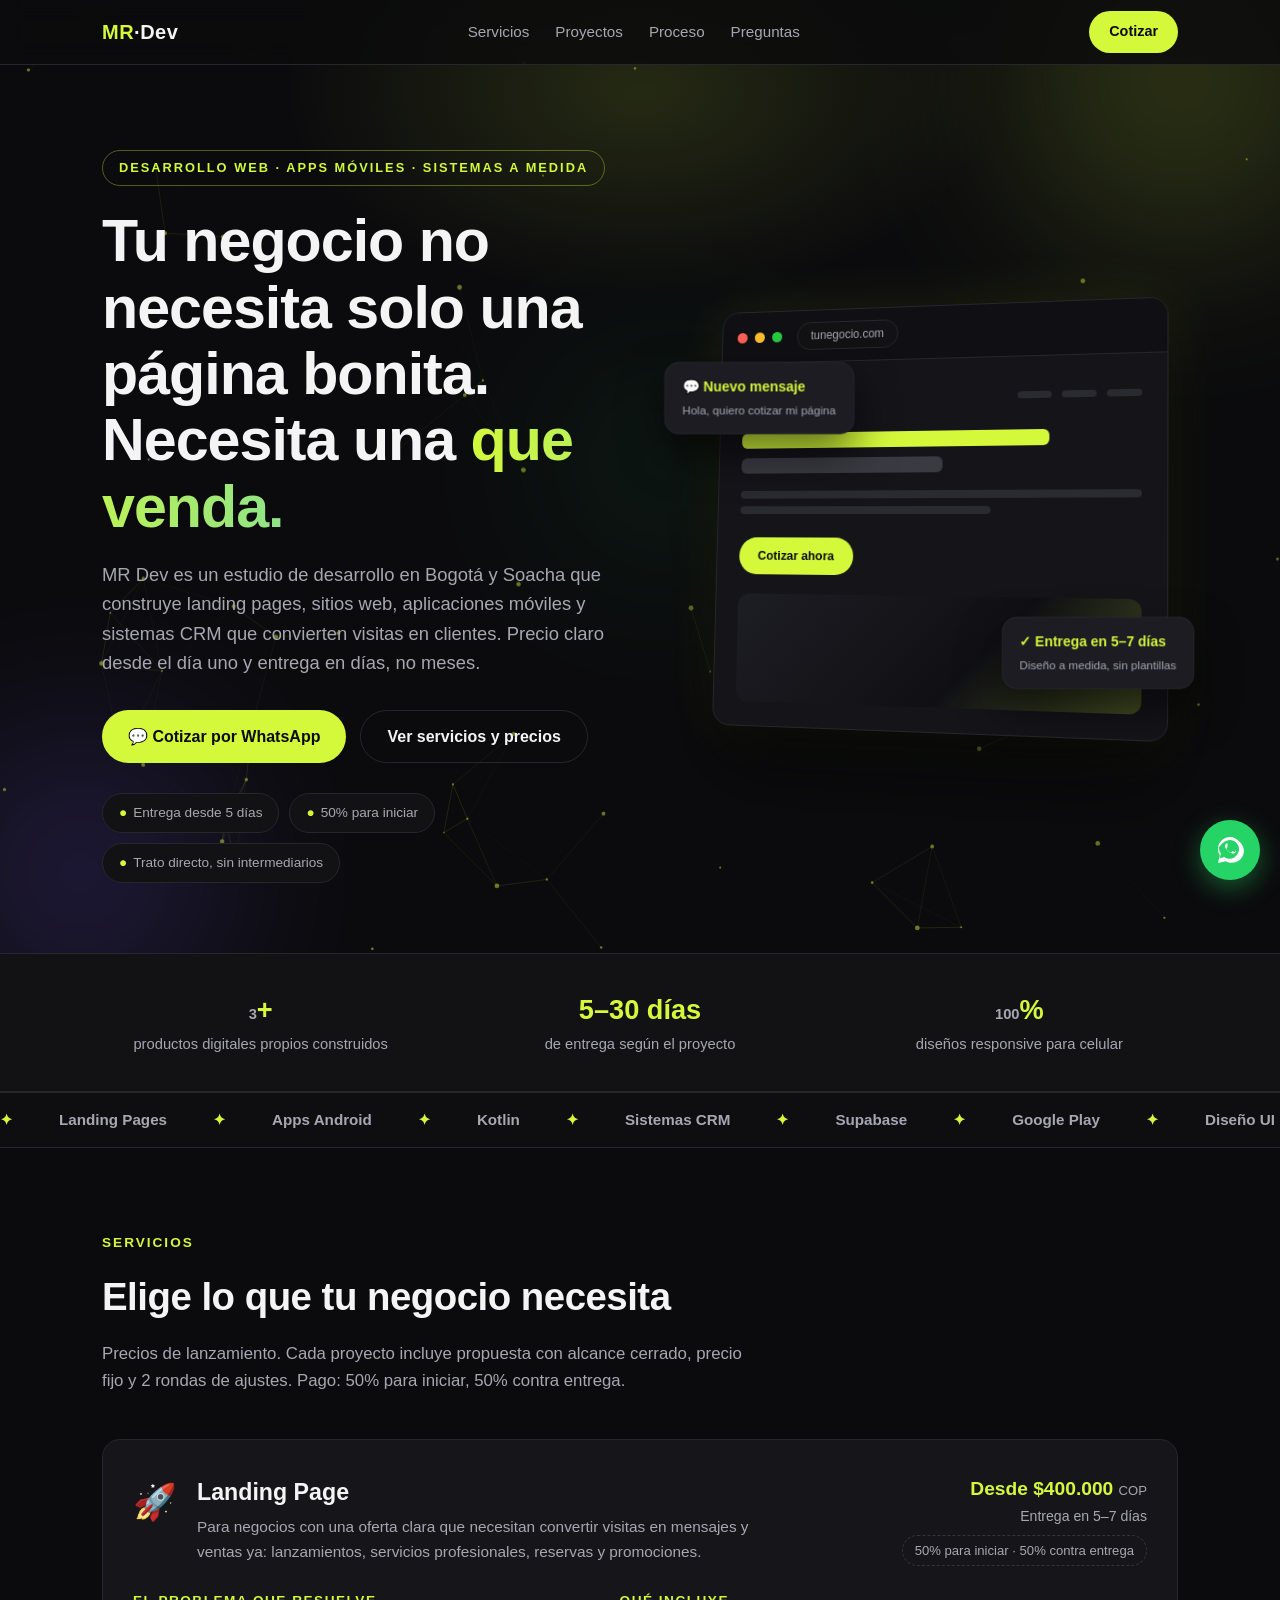
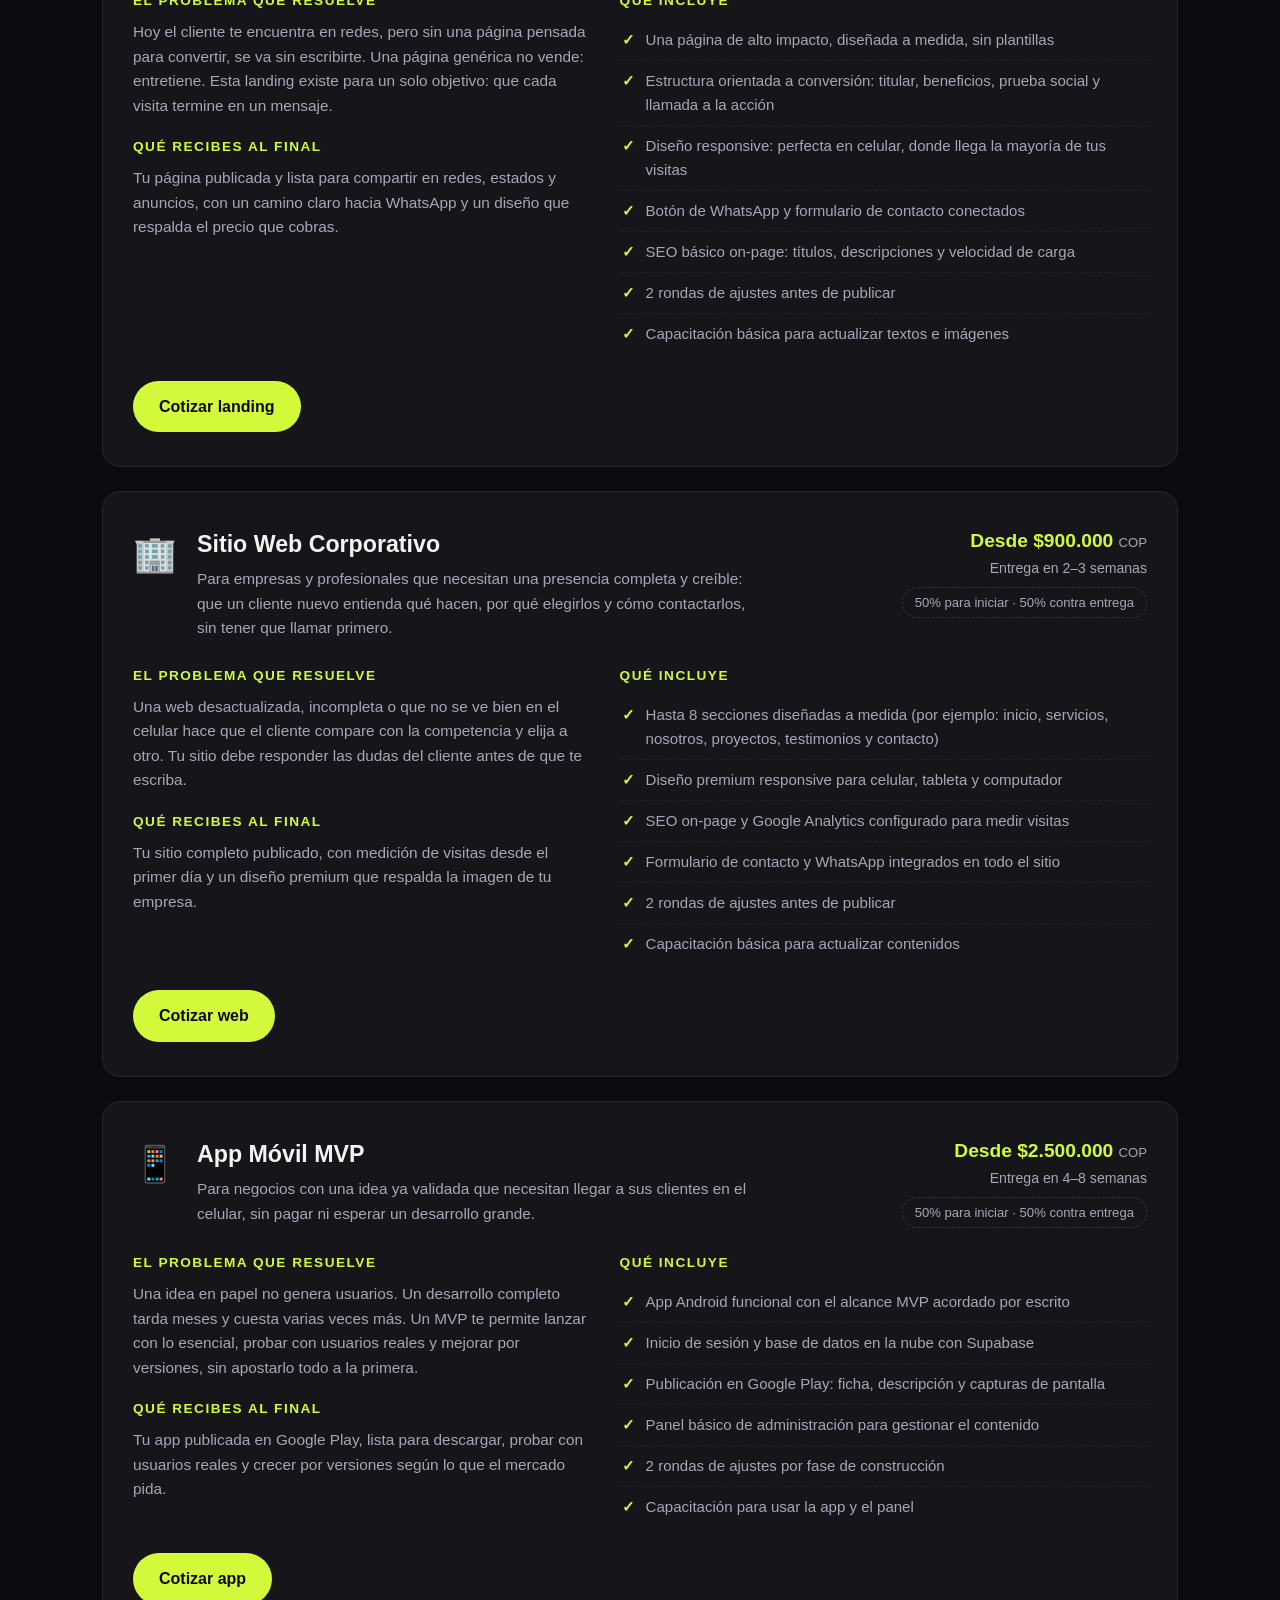
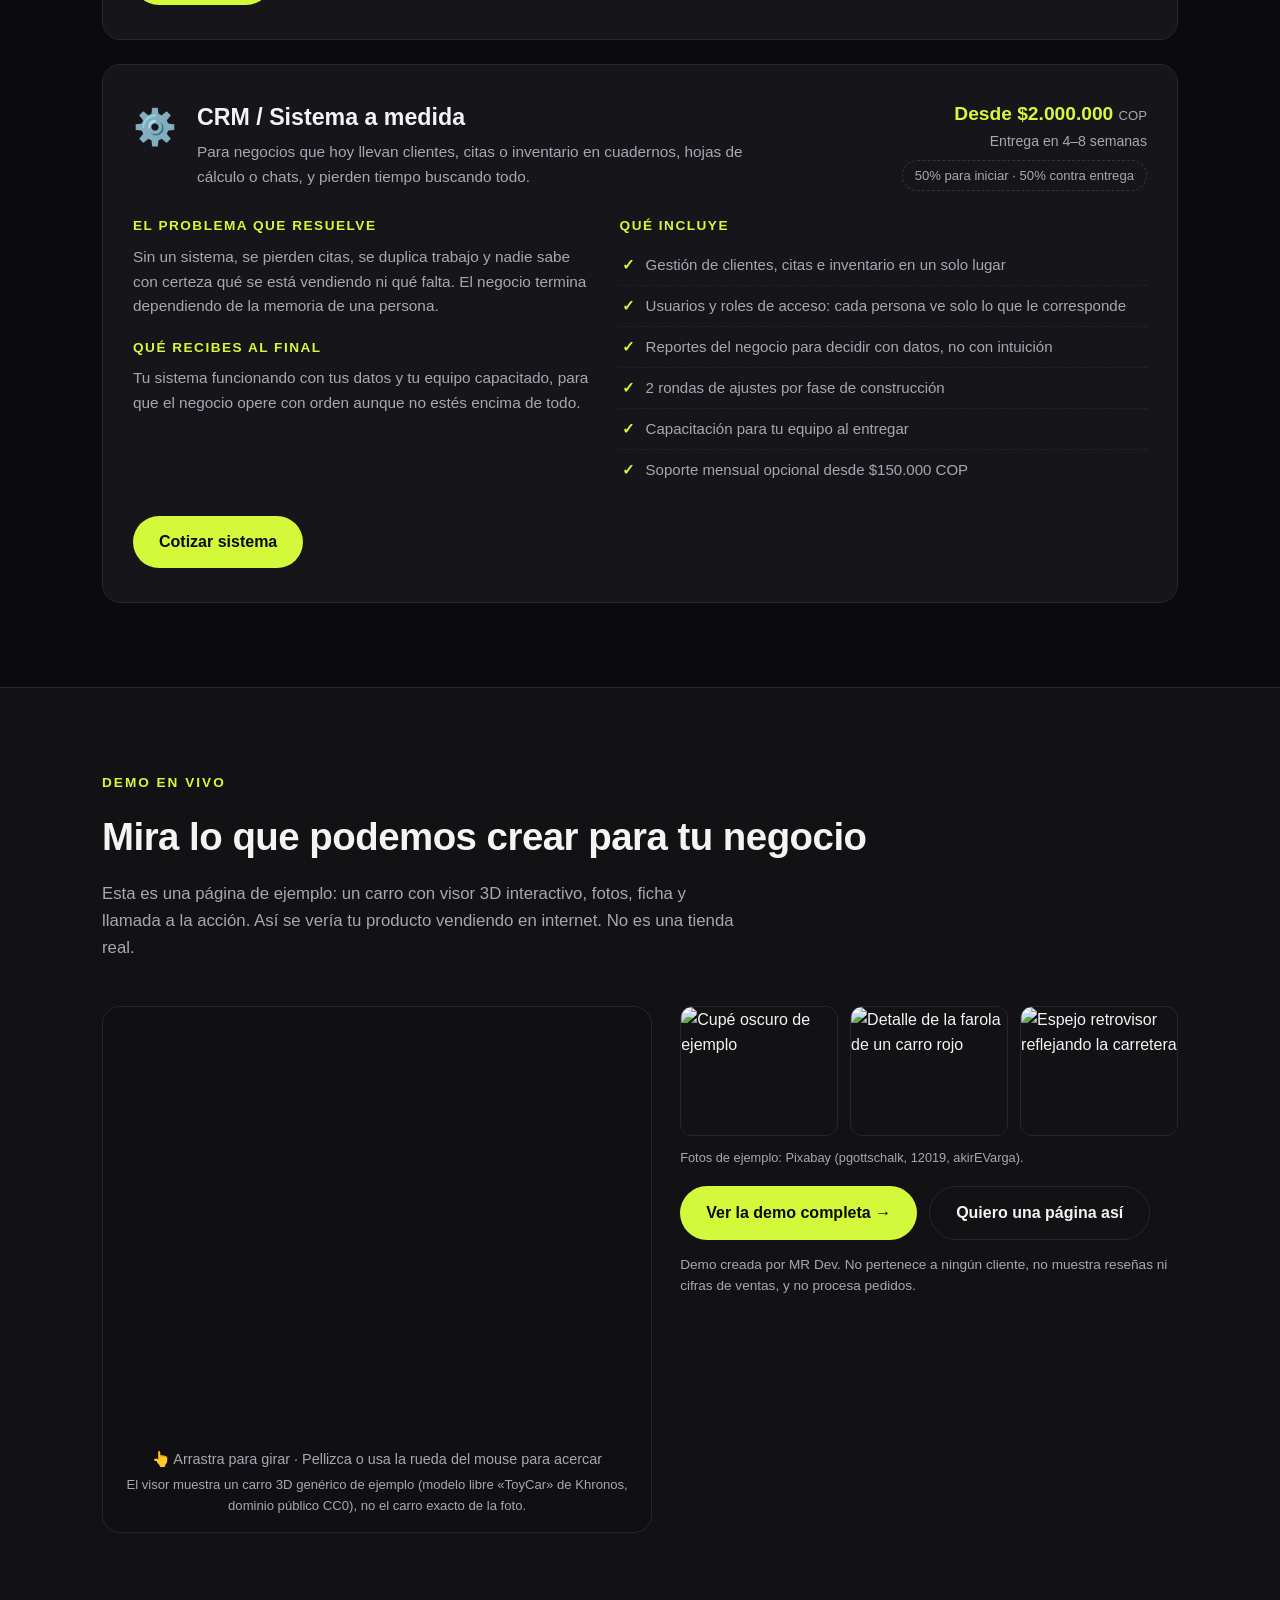
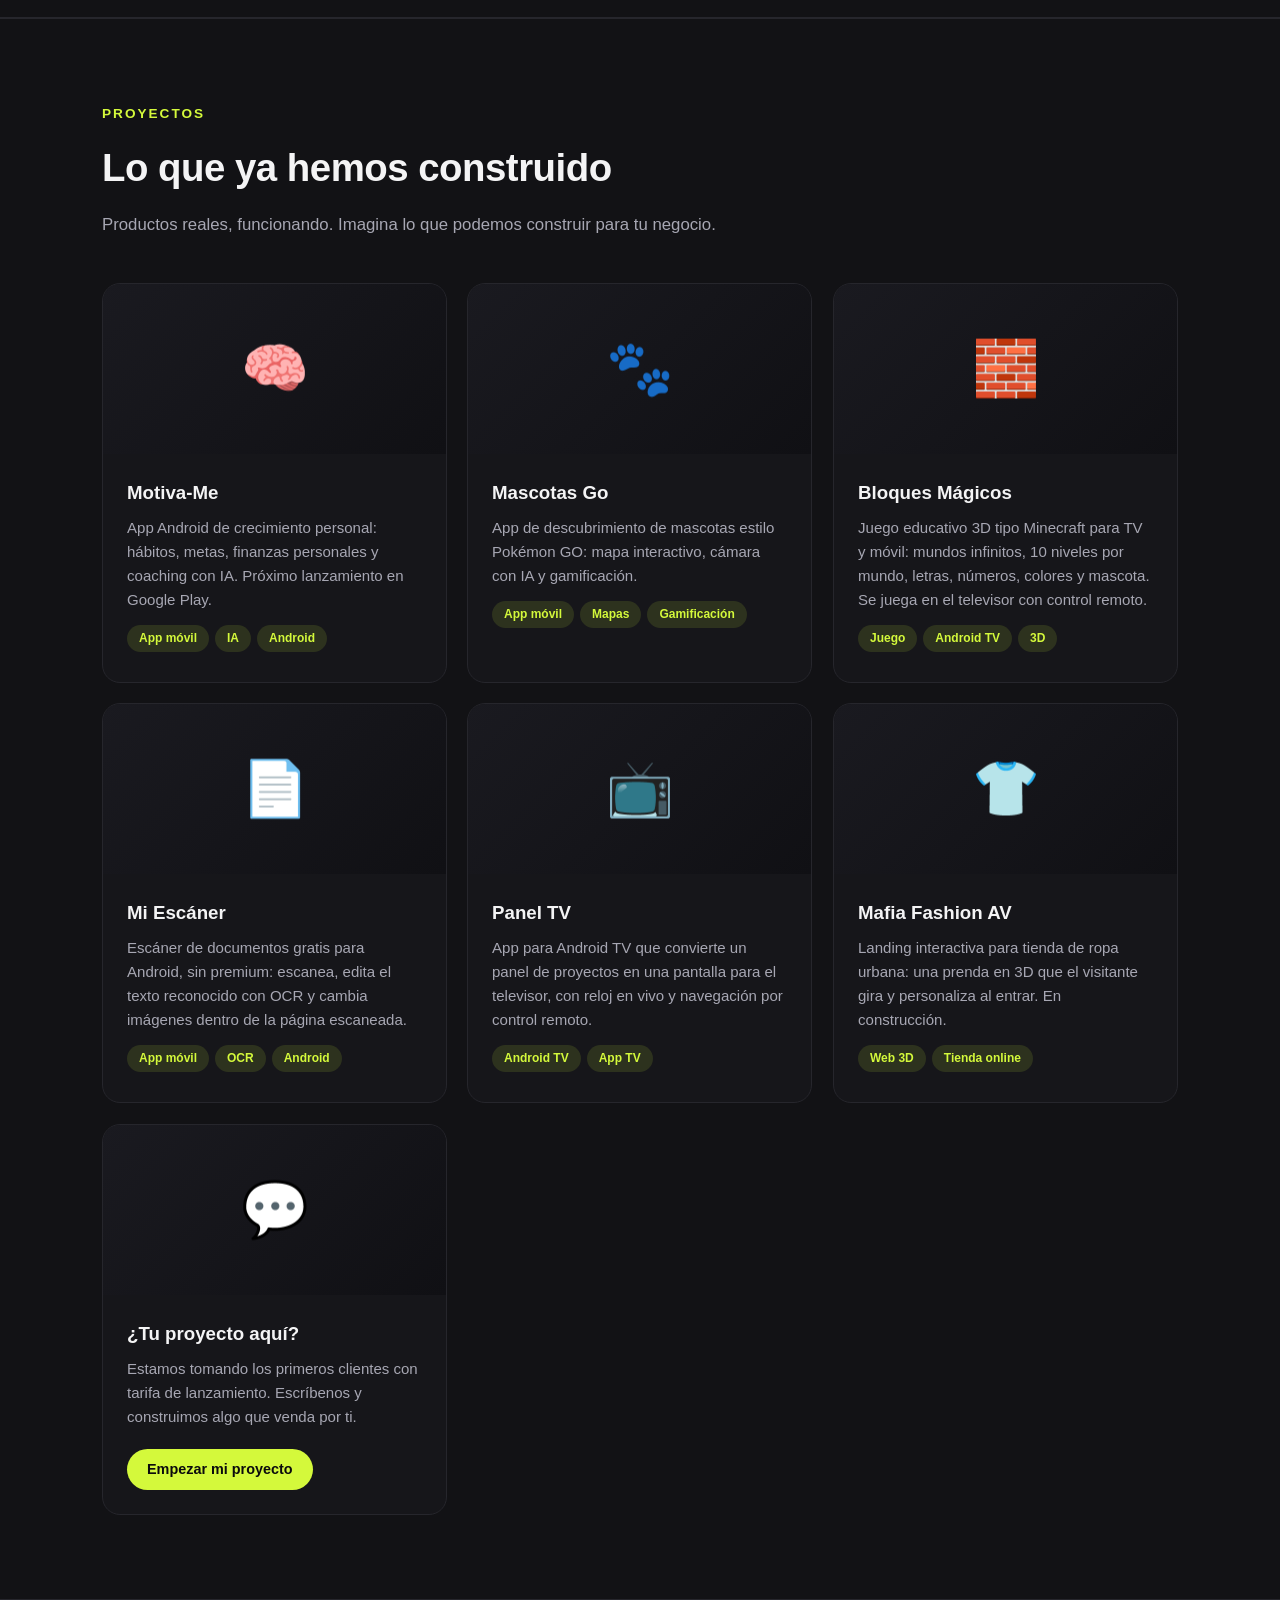
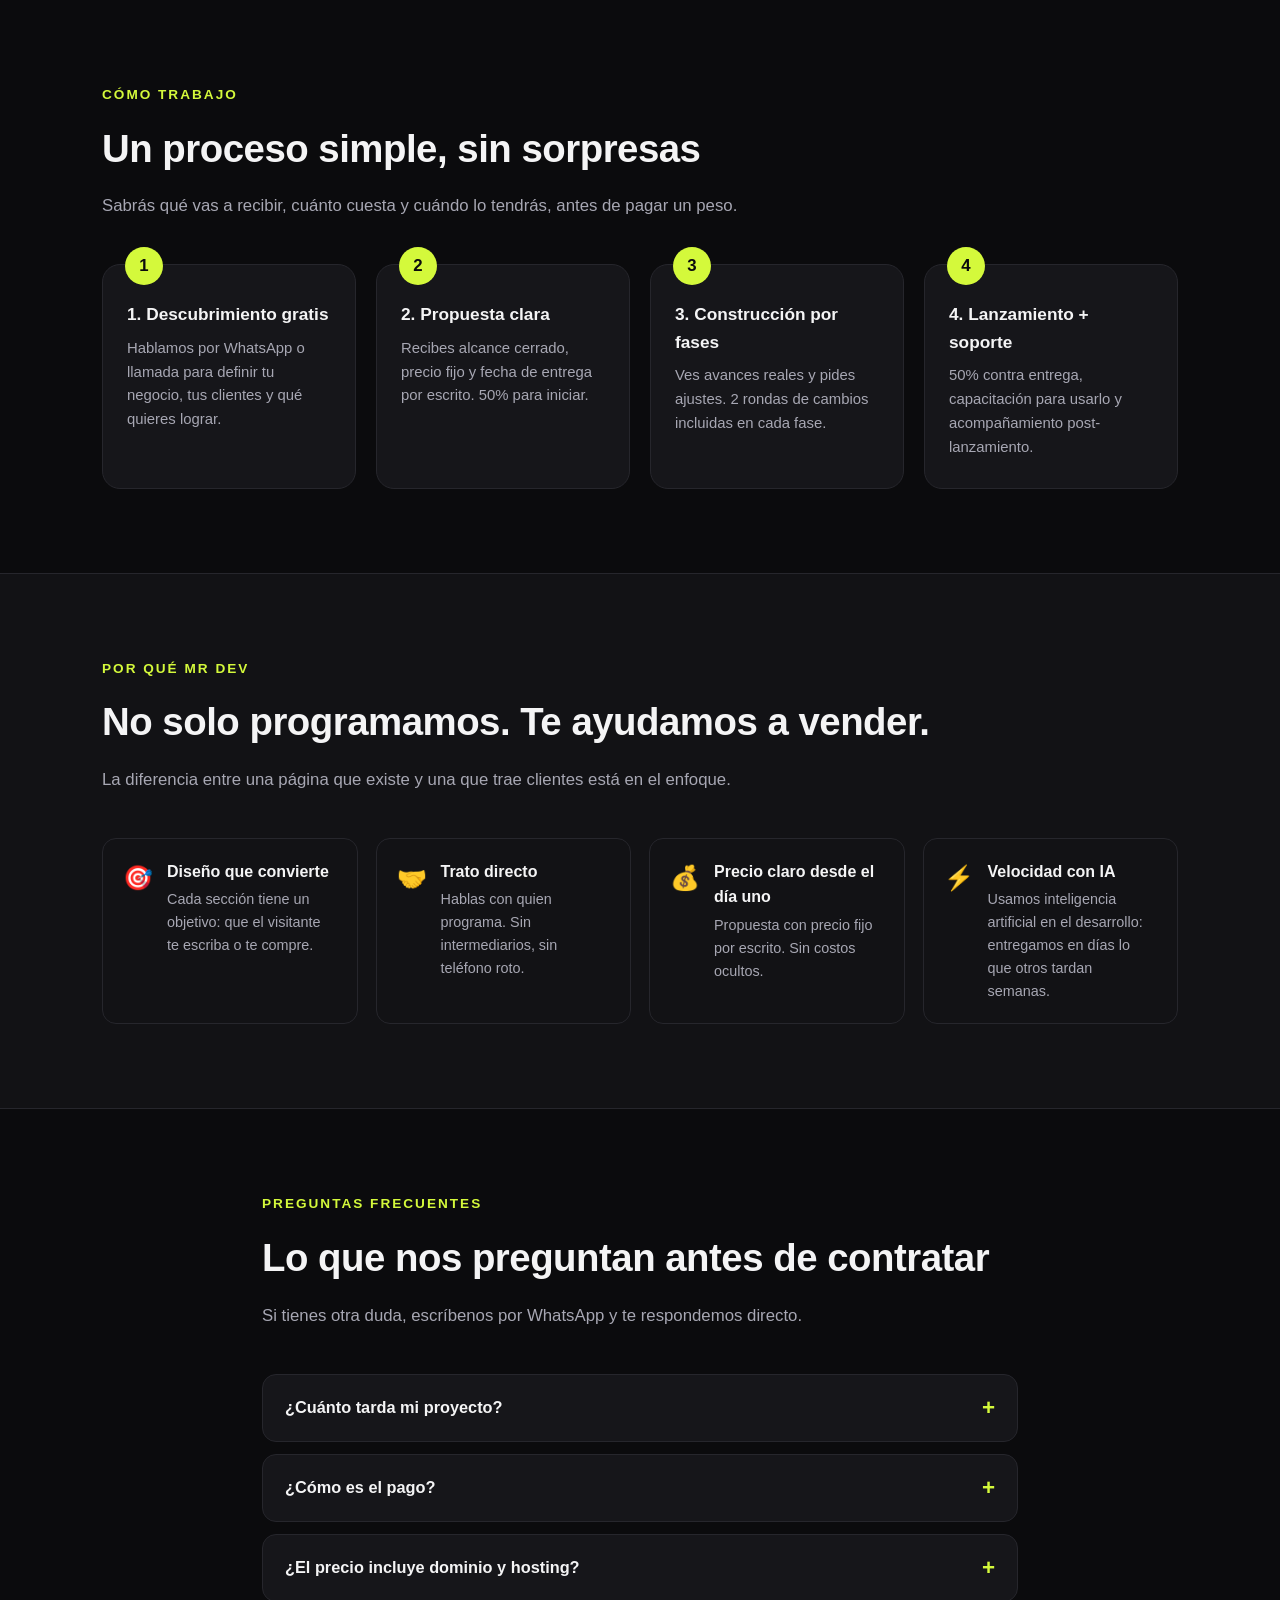
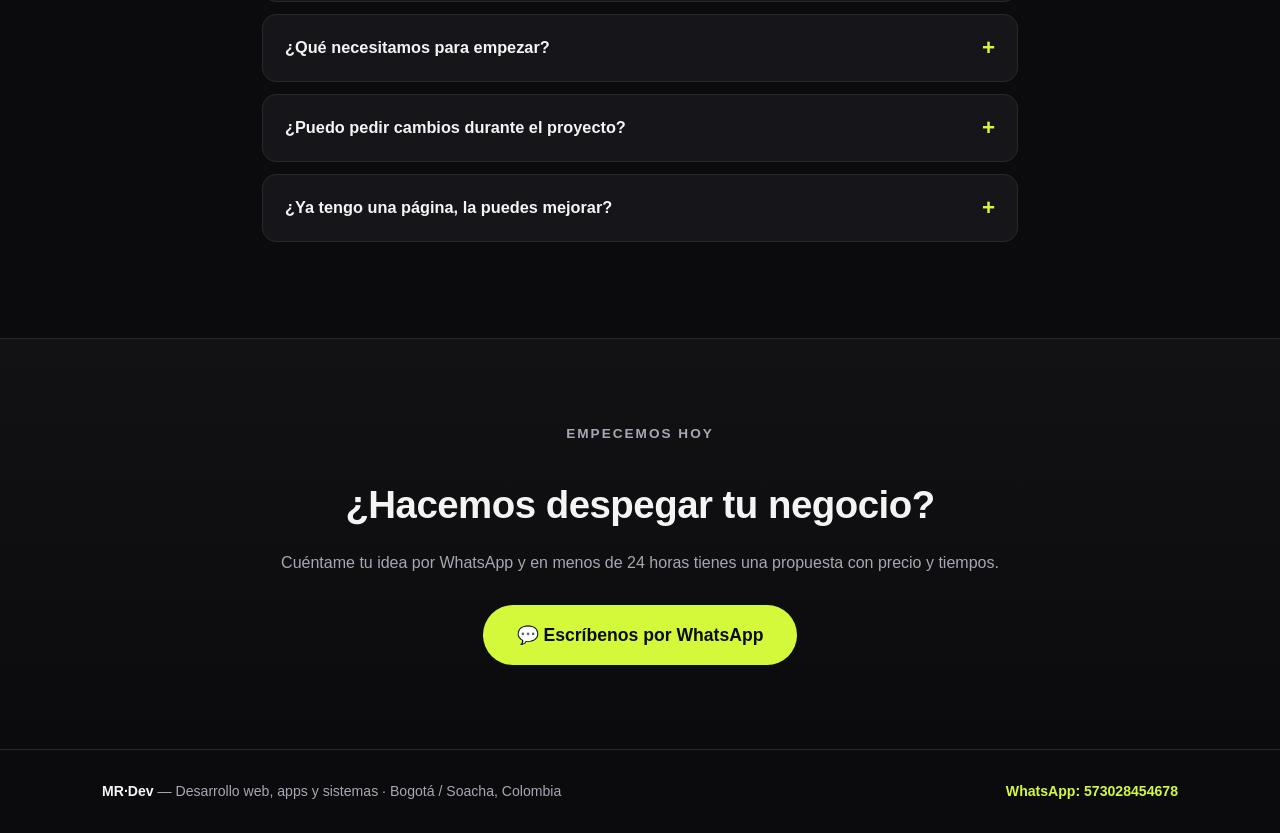
==== commit 50d4a964: "MR Dev: portafolio con Bloques, Mi Escáner, Panel TV y Mafia Fashion AV" ====
--- a/index.html
+++ b/index.html
@@ -457,6 +457,34 @@
       </div>
     </div>
     <div class="pf rv">
+      <div class="pf-visual">🧱</div>
+      <div class="pf-body"><h3>Bloques Mágicos</h3>
+        <p>Juego educativo 3D tipo Minecraft para TV y móvil: mundos infinitos, 10 niveles por mundo, letras, números, colores y mascota. Se juega en el televisor con control remoto.</p>
+        <span class="tag">Juego</span><span class="tag">Android TV</span><span class="tag">3D</span>
+      </div>
+    </div>
+    <div class="pf rv">
+      <div class="pf-visual">📄</div>
+      <div class="pf-body"><h3>Mi Escáner</h3>
+        <p>Escáner de documentos gratis para Android, sin premium: escanea, edita el texto reconocido con OCR y cambia imágenes dentro de la página escaneada.</p>
+        <span class="tag">App móvil</span><span class="tag">OCR</span><span class="tag">Android</span>
+      </div>
+    </div>
+    <div class="pf rv">
+      <div class="pf-visual">📺</div>
+      <div class="pf-body"><h3>Panel TV</h3>
+        <p>App para Android TV que convierte un panel de proyectos en una pantalla para el televisor, con reloj en vivo y navegación por control remoto.</p>
+        <span class="tag">Android TV</span><span class="tag">App TV</span>
+      </div>
+    </div>
+    <div class="pf rv">
+      <div class="pf-visual">👕</div>
+      <div class="pf-body"><h3>Mafia Fashion AV</h3>
+        <p>Landing interactiva para tienda de ropa urbana: una prenda en 3D que el visitante gira y personaliza al entrar. En construcción.</p>
+        <span class="tag">Web 3D</span><span class="tag">Tienda online</span>
+      </div>
+    </div>
+    <div class="pf rv">
       <div class="pf-visual">💬</div>
       <div class="pf-body"><h3>¿Tu proyecto aquí?</h3>
         <p>Estamos tomando los primeros clientes con tarifa de lanzamiento. Escríbenos y construimos algo que venda por ti.</p>
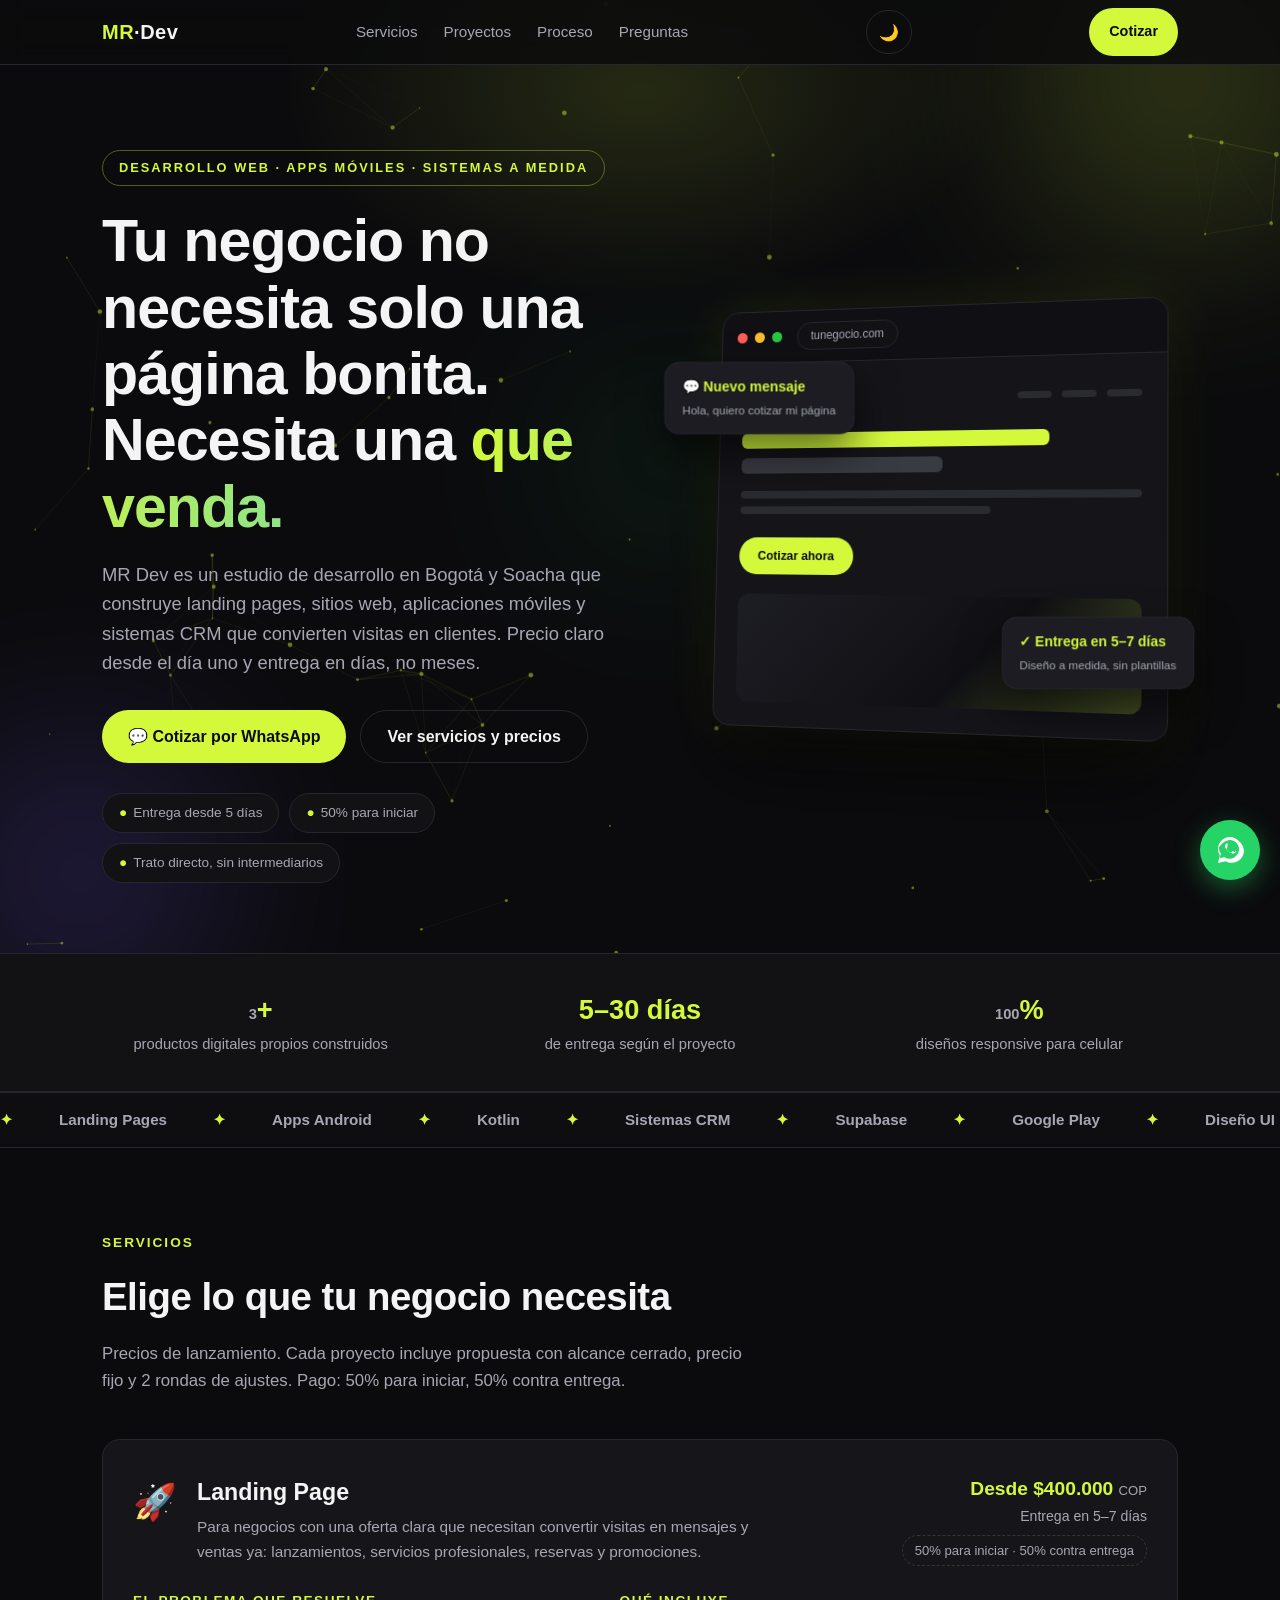
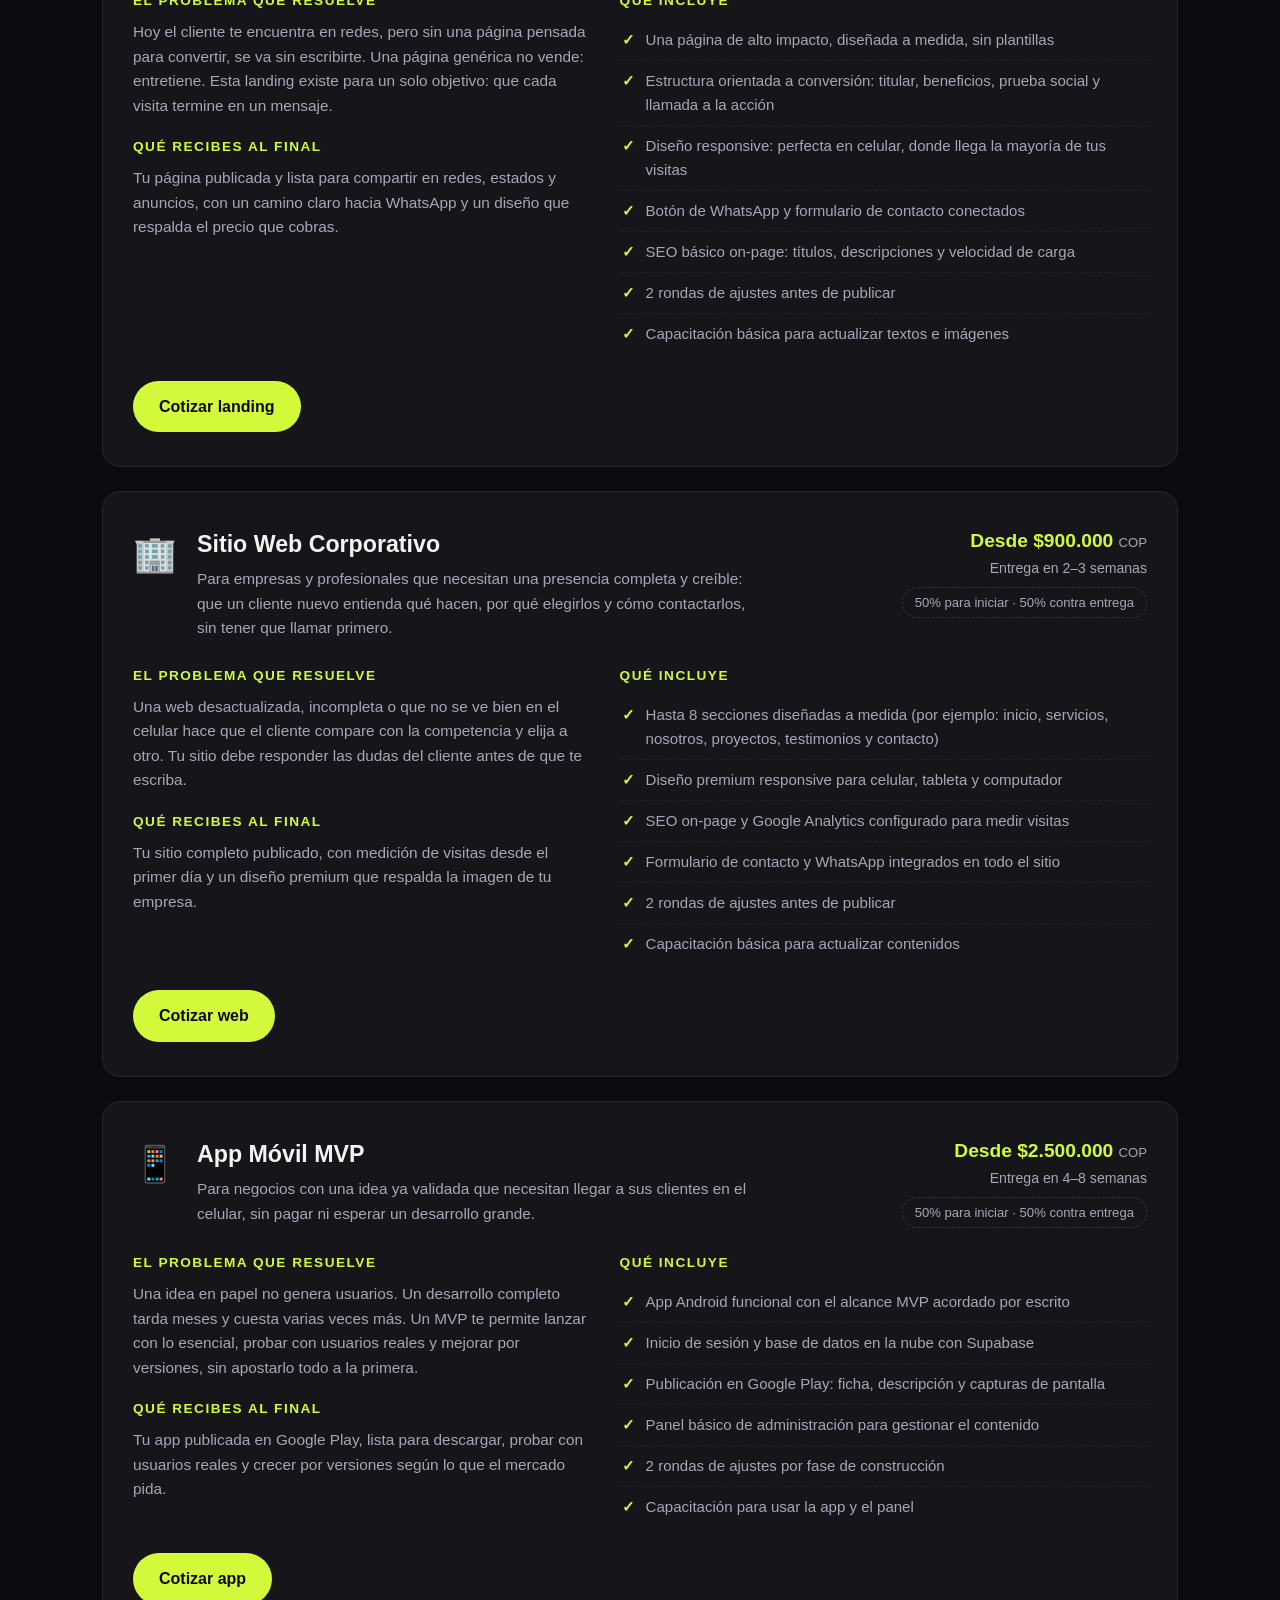
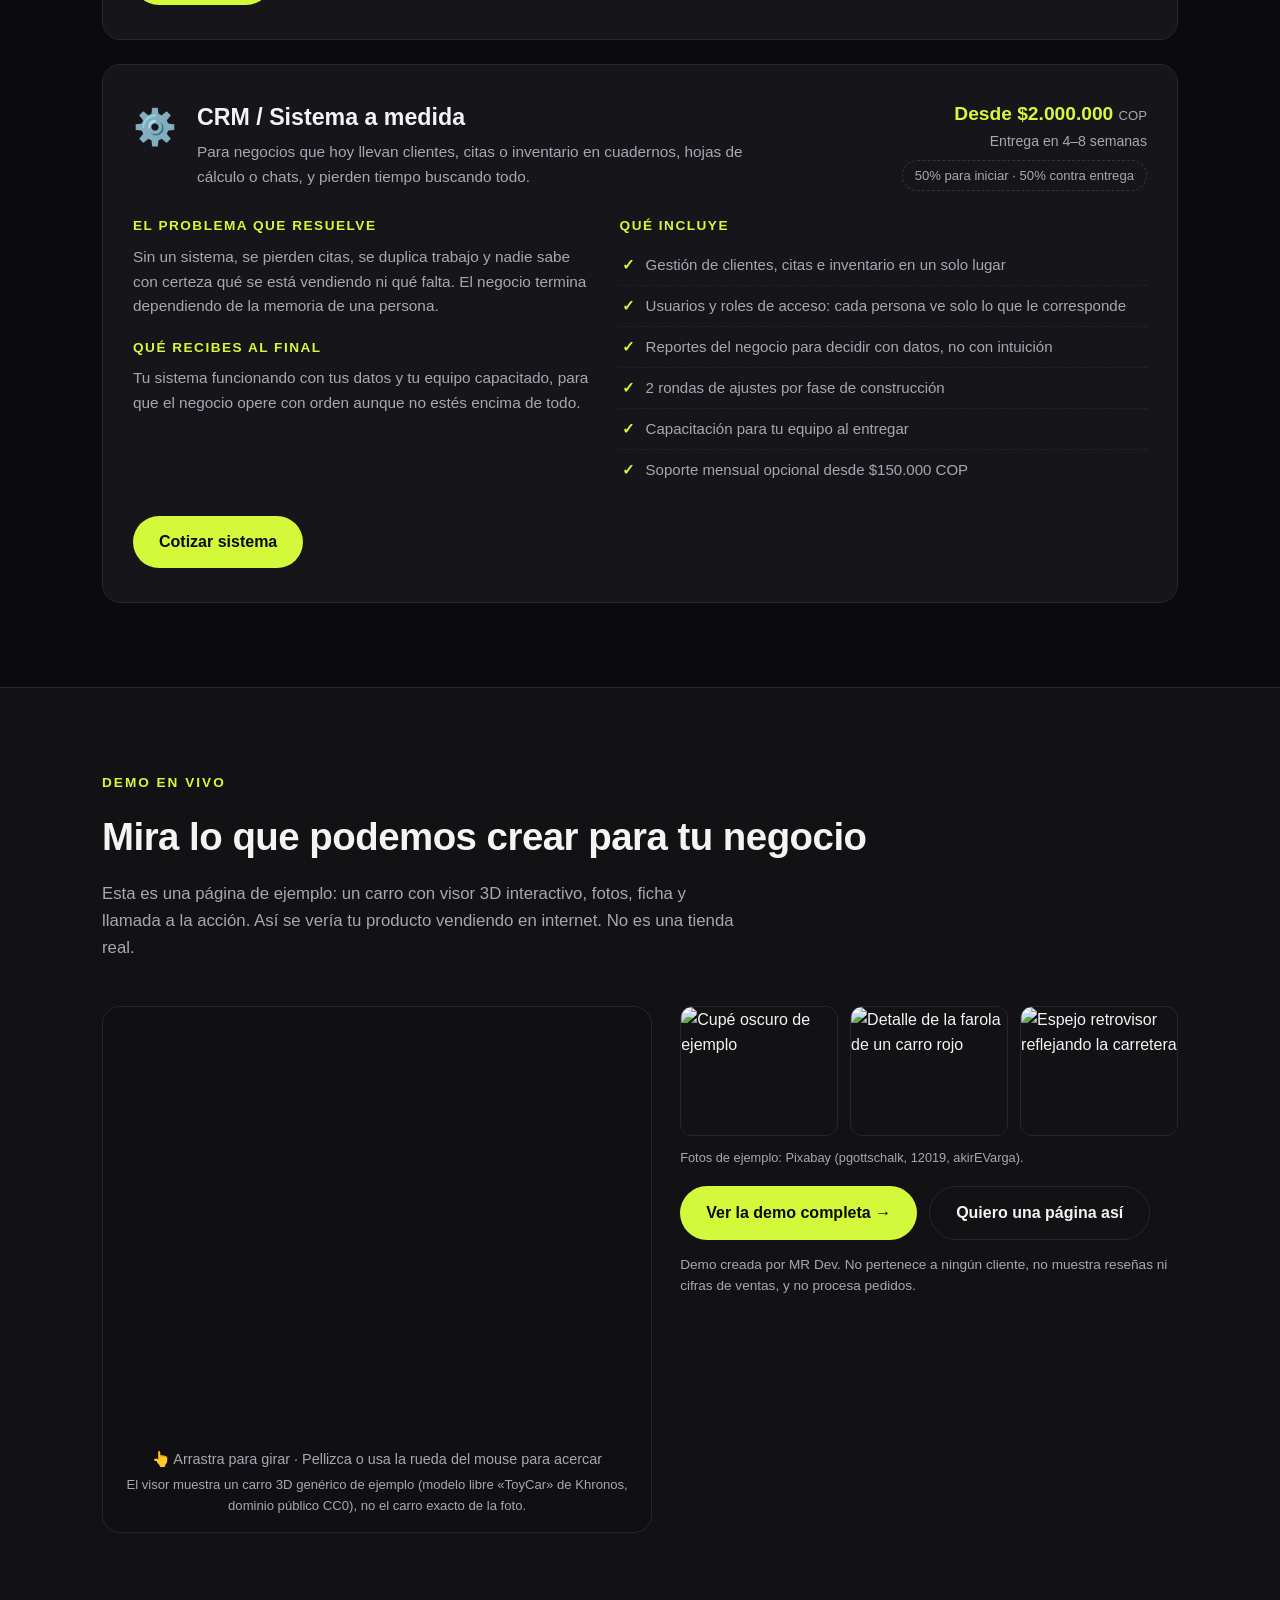
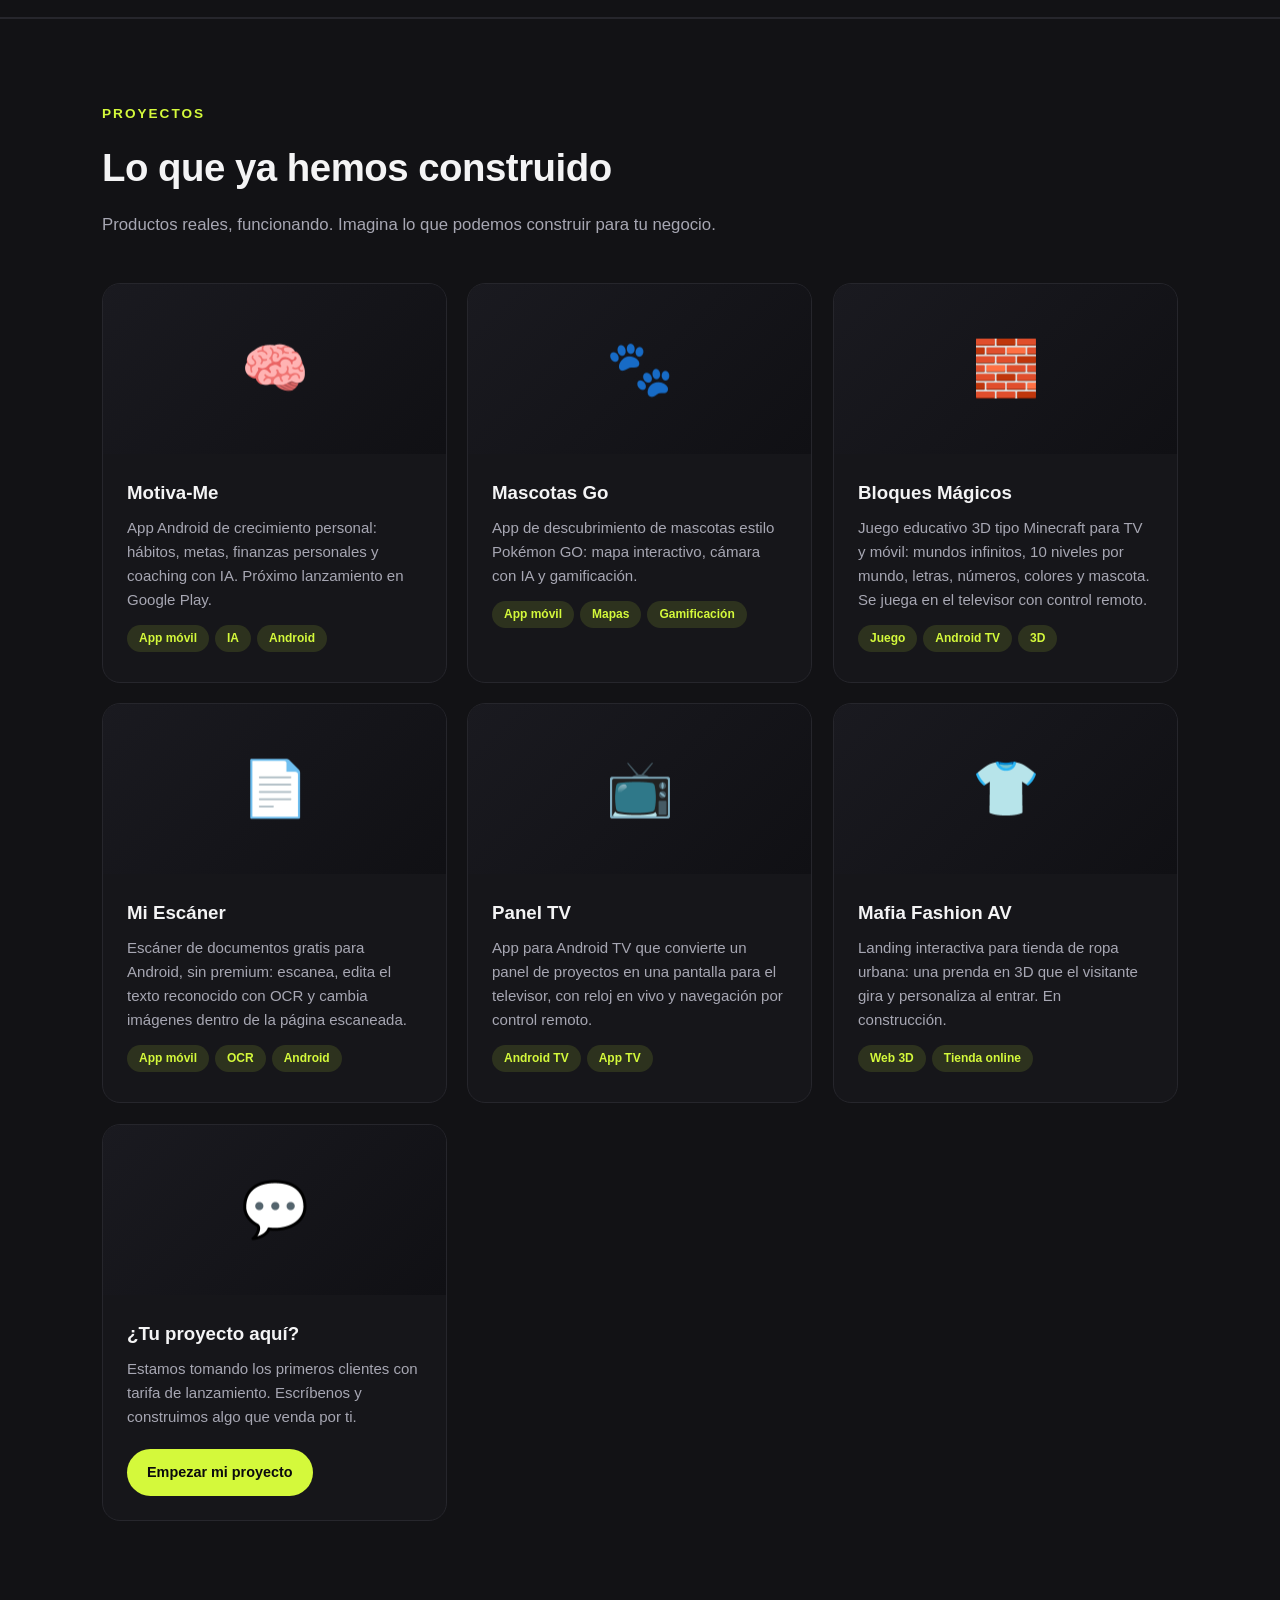
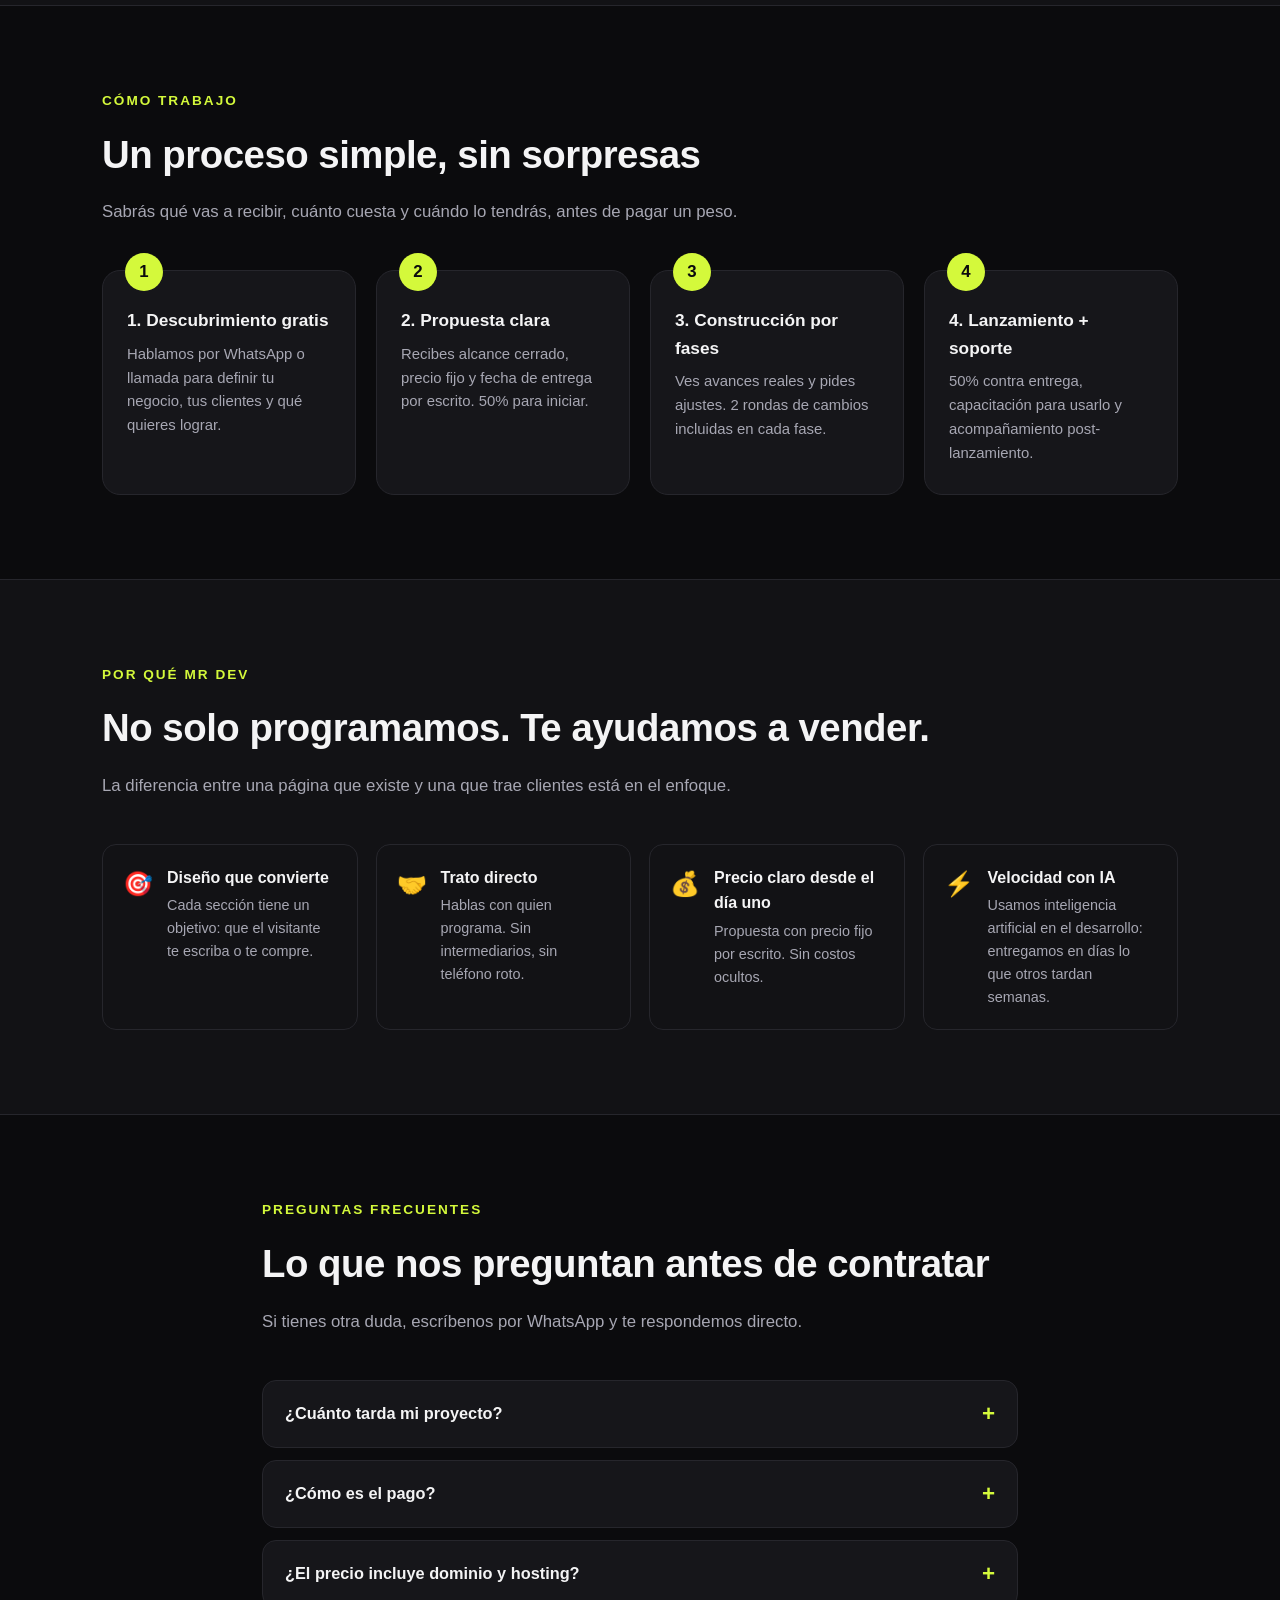
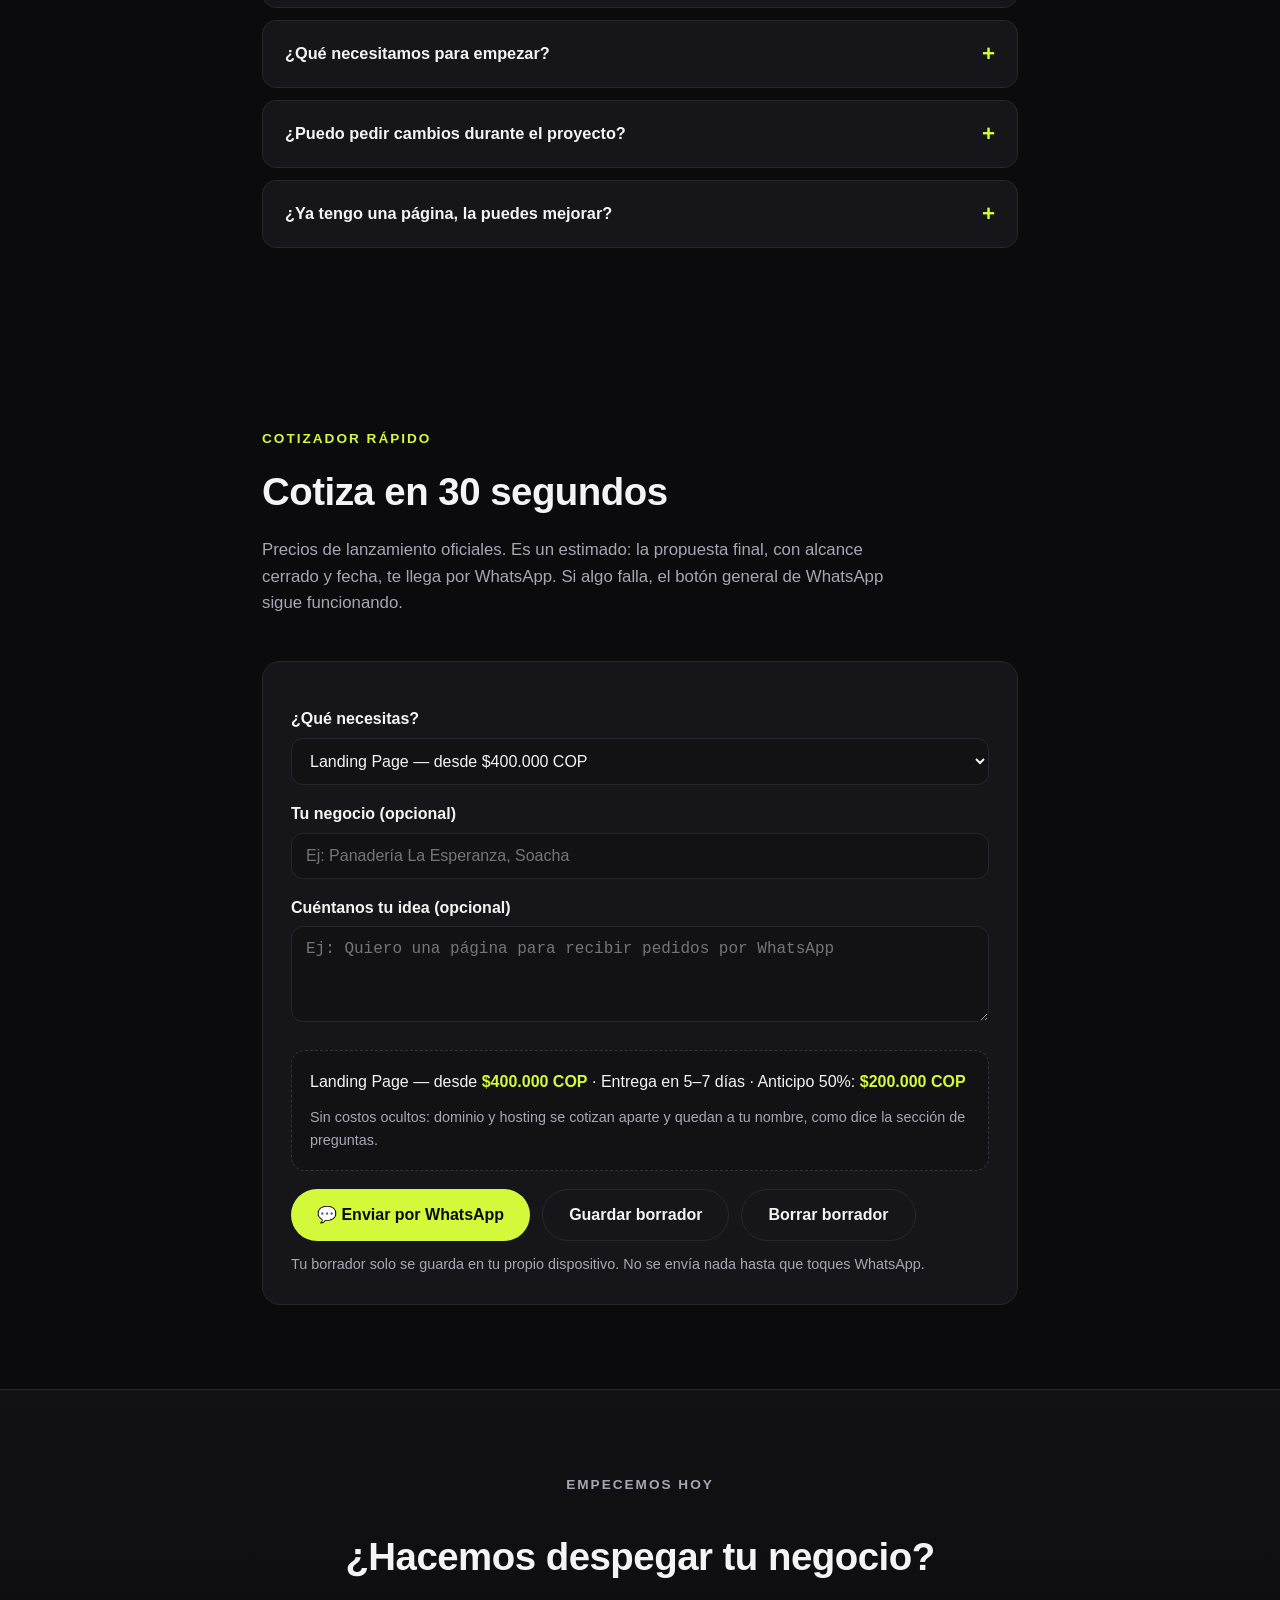
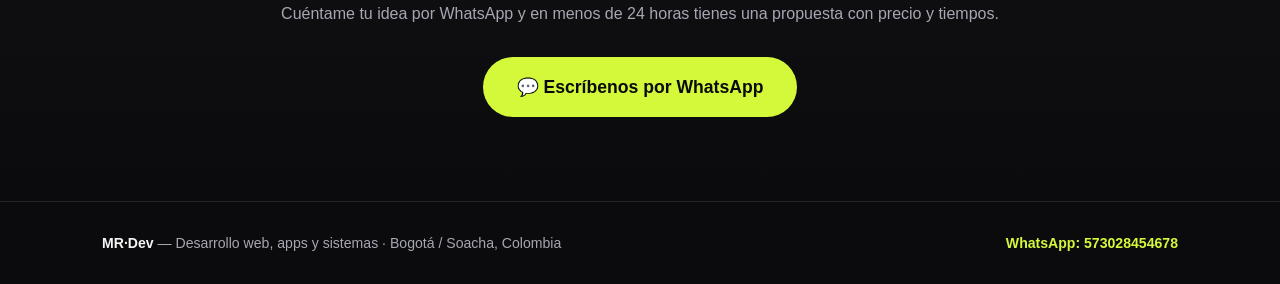
==== commit 4f05053d: "MR Dev: auditoria Fase 2-4 + trazabilidad WhatsApp" ====
--- a/index.html
+++ b/index.html
@@ -5,6 +5,12 @@
 <meta name="viewport" content="width=device-width, initial-scale=1.0">
 <title>MR Dev — Páginas web, apps y sistemas que venden</title>
 <meta name="description" content="MR Dev: diseño landing pages, sitios web, aplicaciones móviles y sistemas CRM a medida en Colombia. Precio claro, entrega en días, contacto directo por WhatsApp.">
+<meta name="theme-color" content="#0b0b0d">
+<meta property="og:title" content="MR Dev — Páginas web, apps y sistemas que venden">
+<meta property="og:description" content="Precio claro desde el día uno, entrega en días y contacto directo por WhatsApp.">
+<meta property="og:type" content="website">
+<link rel="icon" href="data:image/svg+xml,%3Csvg xmlns='http://www.w3.org/2000/svg' viewBox='0 0 64 64'%3E%3Crect width='64' height='64' rx='14' fill='%230b0b0d'/%3E%3Ctext x='32' y='42' font-family='Arial' font-size='28' font-weight='800' fill='%23d4f93b' text-anchor='middle'%3EMR%3C/text%3E%3C/svg%3E">
+<script>try{var t=localStorage.getItem('mrdev-theme');if(t==='light')document.documentElement.setAttribute('data-theme','light');}catch(e){}</script>
 <!-- ÚNICA librería externa añadida para la sección «Demo en vivo»: model-viewer (Google), necesaria para el visor 3D real. -->
 <script type="module" src="https://ajax.googleapis.com/ajax/libs/model-viewer/4.0.0/model-viewer.min.js"></script>
 <style>
@@ -31,7 +37,26 @@
 .btn:hover{transform:translateY(-2px);box-shadow:0 10px 28px rgba(212,249,59,.28)}
 .btn.ghost{background:transparent;color:var(--txt);border:1px solid var(--line)}
 .btn.ghost:hover{border-color:var(--lime);box-shadow:none}
-.btn.sm{padding:9px 20px;font-size:.9rem}
+.btn.sm{padding:12px 20px;font-size:.9rem;min-height:44px}
+.btn:active{transform:scale(.97)}
+.btn:focus-visible,.faq-q:focus-visible,.theme-btn:focus-visible,.menu-btn:focus-visible{outline:3px solid var(--lime);outline-offset:3px}
+.theme-btn,.menu-btn{background:transparent;border:1px solid var(--line);color:var(--txt);border-radius:999px;min-width:44px;min-height:44px;padding:0 12px;cursor:pointer;font-size:1rem}
+.menu-btn{display:none}
+[data-theme="light"]{--bg:#f6f6f3;--bg2:#ffffff;--card:#ffffff;--line:#dcdcd6;--txt:#141417;--mut:#55565e}
+[data-theme="light"] .kicker,[data-theme="light"] .svc-body h4,[data-theme="light"] .price,[data-theme="light"] .logo b,[data-theme="light"] .stat b,[data-theme="light"] .chip i,[data-theme="light"] .faq-q .plus,[data-theme="light"] .svc-body ul li::before,[data-theme="light"] .tag,[data-theme="light"] .eyebrow{color:#5f7d00}
+[data-theme="light"] h1 .hl{background:linear-gradient(90deg,#5f7d00,#7a9e00,#5f7d00);background-size:200% auto;-webkit-background-clip:text;background-clip:text;color:transparent}
+[data-theme="light"] .mockup-win{background:#141419}
+[data-theme="light"] nav{background:rgba(246,246,243,.9)}
+.cot{background:var(--card);border:1px solid var(--line);border-radius:var(--radius);padding:28px}
+.cot label{display:block;font-weight:700;margin:16px 0 6px}
+.cot select,.cot input,.cot textarea{width:100%;background:var(--bg2);color:var(--txt);border:1px solid var(--line);border-radius:12px;padding:13px 14px;font-size:1rem;min-height:44px}
+.cot textarea{min-height:96px;resize:vertical}
+.cot-result{margin-top:20px;border:1px dashed #33333a;border-radius:14px;padding:18px;background:var(--bg2)}
+.cot-result b{color:var(--lime)}
+[data-theme="light"] .cot-result b{color:#5f7d00}
+.cot-note{color:var(--mut);font-size:.9rem;margin-top:12px}
+.cot-banner{display:none;background:var(--bg2);border:1px solid var(--lime);border-radius:14px;padding:16px;margin-bottom:20px}
+.cot-banner.show{display:block}
 /* HERO */
 .hero{padding:150px 0 70px;position:relative}
 .hero::before{content:"";position:absolute;top:-120px;left:50%;transform:translateX(-50%);width:720px;height:420px;background:radial-gradient(ellipse at center,rgba(212,249,59,.13),transparent 70%);pointer-events:none}
@@ -150,7 +175,10 @@
   .svc-meta{text-align:left;margin-left:0}
 }
 @media(max-width:640px){
+  .menu-btn{display:inline-flex;align-items:center;justify-content:center}
   .nav-links{display:none}
+  .nav-links.open{display:flex;flex-direction:column;position:absolute;top:64px;left:0;right:0;background:var(--bg);border-bottom:1px solid var(--line);padding:16px 22px;gap:6px}
+  .nav-links.open a{padding:12px 0;min-height:44px;display:flex;align-items:center}
   .hero{padding:120px 0 54px}
   section{padding:60px 0}
   .stats-in{grid-template-columns:1fr;gap:22px}
@@ -203,10 +231,12 @@
 
 <nav id="nav"><div class="wrap nav-in">
   <a href="#top" class="logo"><b>MR</b>·Dev</a>
-  <div class="nav-links">
+  <div class="nav-links" id="nav-links">
     <a href="#servicios">Servicios</a><a href="#proyectos">Proyectos</a><a href="#proceso">Proceso</a><a href="#faq">Preguntas</a>
   </div>
-  <a class="btn sm" href="https://wa.me/573028454678?text=Hola%20MR%20Dev%2C%20quiero%20cotizar%20un%20proyecto" target="_blank" rel="noopener">Cotizar</a>
+  <button class="theme-btn" id="theme-btn" type="button" aria-label="Cambiar entre tema oscuro y claro" aria-pressed="false">🌙</button>
+  <button class="menu-btn" id="menu-btn" type="button" aria-expanded="false" aria-controls="nav-links">Menú</button>
+  <a class="btn sm" href="#cotizador">Cotizar</a>
 </div></nav>
 
 <header class="hero" id="top">
@@ -218,7 +248,7 @@
     <h1 class="rv">Tu negocio no necesita solo una página bonita. Necesita una <span class="hl">que venda.</span></h1>
     <p class="sub rv">MR Dev es un estudio de desarrollo en Bogotá y Soacha que construye landing pages, sitios web, aplicaciones móviles y sistemas CRM que convierten visitas en clientes. Precio claro desde el día uno y entrega en días, no meses.</p>
     <div class="hero-cta rv">
-      <a class="btn" href="https://wa.me/573028454678?text=Hola%20MR%20Dev%2C%20quiero%20cotizar%20un%20proyecto" target="_blank" rel="noopener">💬 Cotizar por WhatsApp</a>
+      <a class="btn" href="https://wa.me/573028454678?text=Hola%20MR%20Dev%2C%20quiero%20cotizar%20un%20proyecto%20%5BOrigen%3A%20Bot%C3%B3n%20Directo%5D" target="_blank" rel="noopener">💬 Cotizar por WhatsApp</a>
       <a class="btn ghost" href="#servicios">Ver servicios y precios</a>
     </div>
     <div class="chips rv">
@@ -244,9 +274,9 @@
 </div></header>
 
 <div class="stats"><div class="wrap stats-in">
-  <div class="stat rv"><b><span data-count="3">0</span>+</b><span>productos digitales propios construidos</span></div>
+  <div class="stat rv"><b><span data-count="3">3</span>+</b><span>productos digitales propios construidos</span></div>
   <div class="stat rv"><b>5–30 días</b><span>de entrega según el proyecto</span></div>
-  <div class="stat rv"><b><span data-count="100">0</span>%</b><span>diseños responsive para celular</span></div>
+  <div class="stat rv"><b><span data-count="100">100</span>%</b><span>diseños responsive para celular</span></div>
 </div></div>
 
 <div class="marquee"><div class="marquee-track">
@@ -287,7 +317,7 @@
           </ul>
         </div>
       </div>
-      <a class="btn" href="https://wa.me/573028454678?text=Hola%20MR%20Dev%2C%20me%20interesa%20una%20landing%20page" target="_blank" rel="noopener">Cotizar landing</a>
+      <a class="btn" href="https://wa.me/573028454678?text=Hola%20MR%20Dev%2C%20me%20interesa%20una%20landing%20page%20%5BOrigen%3A%20Bot%C3%B3n%20Directo%5D" target="_blank" rel="noopener">Cotizar landing</a>
     </article>
 
     <article class="svc rv">
@@ -316,7 +346,7 @@
           </ul>
         </div>
       </div>
-      <a class="btn" href="https://wa.me/573028454678?text=Hola%20MR%20Dev%2C%20me%20interesa%20un%20sitio%20web%20corporativo" target="_blank" rel="noopener">Cotizar web</a>
+      <a class="btn" href="https://wa.me/573028454678?text=Hola%20MR%20Dev%2C%20me%20interesa%20un%20sitio%20web%20corporativo%20%5BOrigen%3A%20Bot%C3%B3n%20Directo%5D" target="_blank" rel="noopener">Cotizar web</a>
     </article>
 
     <article class="svc rv">
@@ -345,7 +375,7 @@
           </ul>
         </div>
       </div>
-      <a class="btn" href="https://wa.me/573028454678?text=Hola%20MR%20Dev%2C%20me%20interesa%20una%20app%20m%C3%B3vil" target="_blank" rel="noopener">Cotizar app</a>
+      <a class="btn" href="https://wa.me/573028454678?text=Hola%20MR%20Dev%2C%20me%20interesa%20una%20app%20m%C3%B3vil%20%5BOrigen%3A%20Bot%C3%B3n%20Directo%5D" target="_blank" rel="noopener">Cotizar app</a>
     </article>
 
     <article class="svc rv">
@@ -374,7 +404,7 @@
           </ul>
         </div>
       </div>
-      <a class="btn" href="https://wa.me/573028454678?text=Hola%20MR%20Dev%2C%20me%20interesa%20un%20CRM%20o%20sistema%20a%20medida" target="_blank" rel="noopener">Cotizar sistema</a>
+      <a class="btn" href="https://wa.me/573028454678?text=Hola%20MR%20Dev%2C%20me%20interesa%20un%20CRM%20o%20sistema%20a%20medida%20%5BOrigen%3A%20Bot%C3%B3n%20Directo%5D" target="_blank" rel="noopener">Cotizar sistema</a>
     </article>
 
   </div>
@@ -416,7 +446,7 @@
       </div>
       <div class="demo-vivo-cta">
         <a class="btn" href="demo-carro.html">Ver la demo completa →</a>
-        <a class="btn ghost" href="https://wa.me/573028454678?text=Hola%20MR%20Dev%2C%20quiero%20una%20p%C3%A1gina%20as%C3%AD%20para%20mi%20producto" target="_blank" rel="noopener">Quiero una página así</a>
+        <a class="btn ghost" href="https://wa.me/573028454678?text=Hola%20MR%20Dev%2C%20quiero%20una%20p%C3%A1gina%20as%C3%AD%20para%20mi%20producto%20%5BOrigen%3A%20Bot%C3%B3n%20Directo%5D" target="_blank" rel="noopener">Quiero una página así</a>
       </div>
       <p class="demo-vivo-disclaimer">Demo creada por MR Dev. No pertenece a ningún cliente, no muestra reseñas ni cifras de ventas, y no procesa pedidos.</p>
     </div>
@@ -488,7 +518,7 @@
       <div class="pf-visual">💬</div>
       <div class="pf-body"><h3>¿Tu proyecto aquí?</h3>
         <p>Estamos tomando los primeros clientes con tarifa de lanzamiento. Escríbenos y construimos algo que venda por ti.</p>
-        <a class="btn sm" href="https://wa.me/573028454678?text=Hola%20MR%20Dev%2C%20quiero%20que%20mi%20proyecto%20sea%20el%20siguiente" target="_blank" rel="noopener" style="margin-top:8px">Empezar mi proyecto</a>
+        <a class="btn sm" href="https://wa.me/573028454678?text=Hola%20MR%20Dev%2C%20quiero%20que%20mi%20proyecto%20sea%20el%20siguiente%20%5BOrigen%3A%20Bot%C3%B3n%20Directo%5D" target="_blank" rel="noopener" style="margin-top:8px">Empezar mi proyecto</a>
       </div>
     </div>
   </div>
@@ -530,81 +560,144 @@
   <div class="faq-item rv"><button class="faq-q">¿Ya tengo una página, la puedes mejorar?<span class="plus">+</span></button><div class="faq-a"><p>Claro. Hacemos una auditoría gratuita de tu página actual y te decimos exactamente qué está frenando tus ventas y cuánto costaría mejorarlo.</p></div></div>
 </div></section>
 
+
+<section id="cotizador"><div class="wrap" style="max-width:800px">
+  <p class="kicker rv">Cotizador rápido</p>
+  <h2 class="rv">Cotiza en 30 segundos</h2>
+  <p class="sec-sub rv">Precios de lanzamiento oficiales. Es un estimado: la propuesta final, con alcance cerrado y fecha, te llega por WhatsApp. Si algo falla, el botón general de WhatsApp sigue funcionando.</p>
+  <div class="cot-banner" id="cot-banner" role="status"><b>Tienes una cotización guardada.</b> <span id="cot-banner-text"></span><div style="display:flex;gap:10px;flex-wrap:wrap;margin-top:12px"><button class="btn sm" type="button" id="cot-continuar">Continuar cotización</button><button class="btn sm ghost" type="button" id="cot-descartar">Descartar</button></div></div>
+  <form class="cot rv" id="cot-form" novalidate>
+    <label for="cot-servicio">¿Qué necesitas?</label>
+    <select id="cot-servicio">
+      <option value="landing" data-price="400000" data-time="5–7 días">Landing Page — desde $400.000 COP</option>
+      <option value="web" data-price="900000" data-time="2–3 semanas">Sitio Web Corporativo — desde $900.000 COP</option>
+      <option value="app" data-price="2500000" data-time="4–8 semanas">App Móvil MVP — desde $2.500.000 COP</option>
+      <option value="crm" data-price="2000000" data-time="4–8 semanas">CRM / Sistema a medida — desde $2.000.000 COP</option>
+    </select>
+    <label for="cot-negocio">Tu negocio (opcional)</label>
+    <input id="cot-negocio" type="text" maxlength="120" placeholder="Ej: Panadería La Esperanza, Soacha" autocomplete="organization">
+    <label for="cot-idea">Cuéntanos tu idea (opcional)</label>
+    <textarea id="cot-idea" maxlength="500" placeholder="Ej: Quiero una página para recibir pedidos por WhatsApp"></textarea>
+    <div class="cot-result" aria-live="polite">
+      <p id="cot-resultado">Landing Page — desde <b>$400.000 COP</b> · Entrega en 5–7 días · Anticipo 50%: <b>$200.000 COP</b></p>
+      <p class="cot-note">Sin costos ocultos: dominio y hosting se cotizan aparte y quedan a tu nombre, como dice la sección de preguntas.</p>
+    </div>
+    <div style="display:flex;gap:12px;flex-wrap:wrap;margin-top:18px">
+      <a class="btn" id="cot-wa" href="https://wa.me/573028454678?text=Hola%20MR%20Dev%2C%20quiero%20cotizar%20un%20proyecto%20%5BOrigen%3A%20Cotizador%20Web%5D" target="_blank" rel="noopener">💬 Enviar por WhatsApp</a>
+      <button class="btn ghost" type="button" id="cot-guardar">Guardar borrador</button>
+      <button class="btn ghost" type="button" id="cot-limpiar">Borrar borrador</button>
+    </div>
+    <p class="cot-note" id="cot-estado">Tu borrador solo se guarda en tu propio dispositivo. No se envía nada hasta que toques WhatsApp.</p>
+  </form>
+</div></section>
+
 <section class="cta-sec"><div class="wrap">
   <p class="kicker rv">Empecemos hoy</p>
   <h2 class="rv">¿Hacemos despegar tu negocio?</h2>
   <p class="rv">Cuéntame tu idea por WhatsApp y en menos de 24 horas tienes una propuesta con precio y tiempos.</p>
-  <a class="btn rv" href="https://wa.me/573028454678?text=Hola%20MR%20Dev%2C%20quiero%20cotizar%20un%20proyecto" target="_blank" rel="noopener" style="font-size:1.1rem;padding:16px 34px">💬 Escríbenos por WhatsApp</a>
+  <a class="btn rv" href="https://wa.me/573028454678?text=Hola%20MR%20Dev%2C%20quiero%20cotizar%20un%20proyecto%20%5BOrigen%3A%20Bot%C3%B3n%20Directo%5D" target="_blank" rel="noopener" style="font-size:1.1rem;padding:16px 34px">💬 Escríbenos por WhatsApp</a>
 </div></section>
 
 <footer><div class="wrap foot-in">
   <span><b style="color:var(--txt)">MR·Dev</b> — Desarrollo web, apps y sistemas · Bogotá / Soacha, Colombia</span>
-  <a href="https://wa.me/573028454678" target="_blank" rel="noopener" style="color:var(--lime);font-weight:700">WhatsApp: 573028454678</a>
+  <a href="https://wa.me/573028454678?text=Hola%20MR%20Dev%20%5BOrigen%3A%20Bot%C3%B3n%20Directo%5D" target="_blank" rel="noopener" style="color:var(--lime);font-weight:700">WhatsApp: 573028454678</a>
 </div></footer>
 
-<a class="wa-float" href="https://wa.me/573028454678?text=Hola%20MR%20Dev%2C%20quiero%20cotizar%20un%20proyecto" target="_blank" rel="noopener" aria-label="WhatsApp">
+<a class="wa-float" href="https://wa.me/573028454678?text=Hola%20MR%20Dev%2C%20quiero%20cotizar%20un%20proyecto%20%5BOrigen%3A%20Bot%C3%B3n%20Directo%5D" target="_blank" rel="noopener" aria-label="WhatsApp">
 <svg viewBox="0 0 32 32"><path d="M16 3C9.4 3 4 8.4 4 15c0 2.4.7 4.6 1.9 6.5L4 29l7.7-1.8c1.8 1 3.9 1.6 6.1 1.6h.1c6.6 0 12-5.4 12-12S22.6 3 16 3zm0 21.8c-1.9 0-3.7-.5-5.3-1.5l-.4-.2-4.6 1.1 1.2-4.5-.3-.4c-1.1-1.7-1.7-3.7-1.7-5.7C6.9 9.9 11.3 5.9 16 5.9S25 9.9 25 15s-4.4 9.8-9 9.8zm5-6.7c-.3-.1-1.6-.8-1.9-.9-.3-.1-.5-.1-.7.1-.2.3-.8.9-1 1.1-.2.2-.4.3-.7.1-.3-.1-1.3-.5-2.4-1.5-.9-.8-1.5-1.8-1.7-2.1-.2-.3 0-.5.1-.6l.4-.5c.1-.2.2-.3.3-.5.1-.2 0-.4 0-.5L13.7 10c-.2-.5-.4-.4-.6-.4h-.5c-.2 0-.5.2-.7.3-.2.3-.9.9-.9 2.2s.9 2.5 1.1 2.7c.1.2 1.9 2.9 4.5 4 .6.3 1.1.4 1.5.6.6.2 1.2.2 1.6.1.5-.1 1.6-.6 1.8-1.3.2-.6.2-1.2.2-1.3-.1-.1-.3-.2-.6-.3z"/></svg>
 </a>
 
 <script>
-document.getElementById('nav').classList.toggle('scrolled', scrollY > 10);
-addEventListener('scroll', () => document.getElementById('nav').classList.toggle('scrolled', scrollY > 10));
-document.querySelectorAll('.faq-q').forEach(btn => {
-  btn.addEventListener('click', () => {
-    const item = btn.parentElement, ans = item.querySelector('.faq-a'), open = item.classList.contains('open');
-    document.querySelectorAll('.faq-item.open').forEach(i => { i.classList.remove('open'); i.querySelector('.faq-a').style.maxHeight = null; });
-    if (!open) { item.classList.add('open'); ans.style.maxHeight = ans.scrollHeight + 'px'; }
-  });
-});
-const io = new IntersectionObserver(es => es.forEach(e => e.isIntersecting && (e.target.classList.add('vis'), io.unobserve(e.target))), {threshold: .12});
-document.querySelectorAll('.rv').forEach(el => io.observe(el));
-
-/* ===== FX JS: partículas + tilt 3D + contadores + parallax ===== */
 (function(){
-  const cv = document.getElementById('fx');
-  if (cv && !matchMedia('(prefers-reduced-motion: reduce)').matches) {
-    const ctx = cv.getContext('2d');
-    let W = 0, H = 0;
-    const N = innerWidth < 640 ? 34 : 70;
-    const pts = [];
-    function size(){ const r = cv.parentElement.getBoundingClientRect(); W = cv.width = r.width; H = cv.height = r.height; }
-    size(); addEventListener('resize', size);
-    for (let i = 0; i < N; i++) pts.push({ x: Math.random(), y: Math.random(), vx: (Math.random() - .5) * .0016, vy: (Math.random() - .5) * .0016, r: Math.random() * 1.8 + .7 });
-    (function loop(){
-      ctx.clearRect(0, 0, W, H);
-      const P = pts.map(p => ({ x: p.x * W, y: p.y * H, r: p.r }));
-      P.forEach(q => { ctx.beginPath(); ctx.arc(q.x, q.y, q.r, 0, 7); ctx.fillStyle = 'rgba(212,249,59,.45)'; ctx.fill(); });
-      for (let i = 0; i < P.length; i++) for (let j = i + 1; j < P.length; j++) {
-        const dx = P[i].x - P[j].x, dy = P[i].y - P[j].y, d = dx * dx + dy * dy;
-        if (d < 13000) { ctx.strokeStyle = 'rgba(212,249,59,' + (0.13 * (1 - d / 13000)).toFixed(3) + ')'; ctx.lineWidth = 1; ctx.beginPath(); ctx.moveTo(P[i].x, P[i].y); ctx.lineTo(P[j].x, P[j].y); ctx.stroke(); }
+  try{
+    var nav=document.getElementById('nav');
+    if(nav){var onScroll=function(){nav.classList.toggle('scrolled',window.scrollY>10);};onScroll();addEventListener('scroll',onScroll);}
+  }catch(e){}
+  try{
+    var themeBtn=document.getElementById('theme-btn');
+    function applyTheme(t){document.documentElement.setAttribute('data-theme',t==='light'?'light':'dark');if(themeBtn){themeBtn.textContent=t==='light'?'☀️':'🌙';themeBtn.setAttribute('aria-pressed',t==='light'?'true':'false');}}
+    var saved=null;try{saved=localStorage.getItem('mrdev-theme');}catch(e){}
+    applyTheme(saved==='light'?'light':'dark');
+    if(themeBtn)themeBtn.addEventListener('click',function(){var next=document.documentElement.getAttribute('data-theme')==='light'?'dark':'light';try{localStorage.setItem('mrdev-theme',next);}catch(e){}applyTheme(next);});
+  }catch(e){}
+  try{
+    var menuBtn=document.getElementById('menu-btn'),links=document.getElementById('nav-links');
+    if(menuBtn&&links)menuBtn.addEventListener('click',function(){var open=links.classList.toggle('open');menuBtn.setAttribute('aria-expanded',open?'true':'false');});
+    if(links)links.querySelectorAll('a').forEach(function(a){a.addEventListener('click',function(){links.classList.remove('open');if(menuBtn)menuBtn.setAttribute('aria-expanded','false');});});
+  }catch(e){}
+  try{
+    document.querySelectorAll('.faq-q').forEach(function(btn,i){
+      var item=btn.parentElement,ans=item?item.querySelector('.faq-a'):null;if(!ans)return;
+      ans.id='faq-a-'+i;btn.setAttribute('aria-expanded','false');btn.setAttribute('aria-controls',ans.id);
+      btn.addEventListener('click',function(){
+        var open=item.classList.contains('open');
+        document.querySelectorAll('.faq-item.open').forEach(function(x){x.classList.remove('open');var a=x.querySelector('.faq-a');if(a)a.style.maxHeight=null;var b=x.querySelector('.faq-q');if(b)b.setAttribute('aria-expanded','false');});
+        if(!open){item.classList.add('open');ans.style.maxHeight=ans.scrollHeight+'px';btn.setAttribute('aria-expanded','true');}
+      });
+    });
+  }catch(e){}
+  try{
+    if('IntersectionObserver' in window){
+      var io=new IntersectionObserver(function(es){es.forEach(function(en){if(en.isIntersecting){en.target.classList.add('vis');io.unobserve(en.target);}});},{threshold:.12});
+      document.querySelectorAll('.rv').forEach(function(el){io.observe(el);});
+    }else{document.querySelectorAll('.rv').forEach(function(el){el.classList.add('vis');});}
+  }catch(e){try{document.querySelectorAll('.rv').forEach(function(el){el.classList.add('vis');});}catch(_){}}
+  try{
+    if('IntersectionObserver' in window){
+      var cio=new IntersectionObserver(function(es){es.forEach(function(en){if(!en.isIntersecting)return;cio.unobserve(en.target);var el=en.target,end=+el.dataset.count||0,t0=performance.now(),dur=1400;el.textContent='0';(function tick(t){var k=Math.min((t-t0)/dur,1),v=Math.round(end*(1-Math.pow(1-k,3)));el.textContent=v;if(k<1)requestAnimationFrame(tick);})(t0);});},{threshold:.5});
+      document.querySelectorAll('[data-count]').forEach(function(el){cio.observe(el);});
+    }
+  }catch(e){}
+  /* FX original (particulas + tilt + parallax), ahora con guards: si canvas/contexto falla, no rompe el resto */
+  try{
+    var cv=document.getElementById('fx');
+    if(cv && !matchMedia('(prefers-reduced-motion: reduce)').matches){
+      var ctx=cv.getContext('2d');
+      if(ctx){
+        var W=0,H=0,N=innerWidth<640?34:70,pts=[];
+        function size(){var r=cv.parentElement.getBoundingClientRect();W=cv.width=r.width;H=cv.height=r.height;}
+        size();addEventListener('resize',size);
+        for(var i=0;i<N;i++)pts.push({x:Math.random(),y:Math.random(),vx:(Math.random()-.5)*.0016,vy:(Math.random()-.5)*.0016,r:Math.random()*1.8+.7});
+        (function loop(){ctx.clearRect(0,0,W,H);var P=pts.map(function(p){return{x:p.x*W,y:p.y*H,r:p.r};});P.forEach(function(q){ctx.beginPath();ctx.arc(q.x,q.y,q.r,0,7);ctx.fillStyle='rgba(212,249,59,.45)';ctx.fill();});for(var a=0;a<P.length;a++)for(var b=a+1;b<P.length;b++){var dx=P[a].x-P[b].x,dy=P[a].y-P[b].y,d=dx*dx+dy*dy;if(d<13000){ctx.strokeStyle='rgba(212,249,59,'+(0.13*(1-d/13000)).toFixed(3)+')';ctx.lineWidth=1;ctx.beginPath();ctx.moveTo(P[a].x,P[a].y);ctx.lineTo(P[b].x,P[b].y);ctx.stroke();}}pts.forEach(function(p){p.x+=p.vx;p.y+=p.vy;if(p.x<0||p.x>1)p.vx*=-1;if(p.y<0||p.y>1)p.vy*=-1;});requestAnimationFrame(loop);})();
       }
-      pts.forEach(p => { p.x += p.vx; p.y += p.vy; if (p.x < 0 || p.x > 1) p.vx *= -1; if (p.y < 0 || p.y > 1) p.vy *= -1; });
-      requestAnimationFrame(loop);
-    })();
-  }
-  // Tilt 3D en bloques de servicio y proyectos
-  if (matchMedia('(pointer:fine)').matches) {
-    document.querySelectorAll('.svc,.pf').forEach(el => {
-      el.addEventListener('mousemove', e => {
-        const r = el.getBoundingClientRect(), x = (e.clientX - r.left) / r.width - .5, y = (e.clientY - r.top) / r.height - .5;
-        el.style.transform = 'perspective(900px) rotateY(' + (x * 10).toFixed(2) + 'deg) rotateX(' + (-y * 10).toFixed(2) + 'deg) translateY(-5px)';
+    }
+    if(matchMedia('(pointer:fine)').matches){
+      document.querySelectorAll('.svc,.pf').forEach(function(el){
+        el.addEventListener('mousemove',function(e){var r=el.getBoundingClientRect(),x=(e.clientX-r.left)/r.width-.5,y=(e.clientY-r.top)/r.height-.5;el.style.transform='perspective(900px) rotateY('+(x*10).toFixed(2)+'deg) rotateX('+(-y*10).toFixed(2)+'deg) translateY(-5px)';});
+        el.addEventListener('mouseleave',function(){el.style.transform='';});
       });
-      el.addEventListener('mouseleave', () => { el.style.transform = ''; });
-    });
-    // Parallax de orbes con el mouse
-    const orbs = document.querySelectorAll('.orb');
-    addEventListener('mousemove', e => {
-      const x = e.clientX / innerWidth - .5, y = e.clientY / innerHeight - .5;
-      orbs.forEach((o, i) => { o.style.translate = (x * (18 + i * 14)).toFixed(1) + 'px ' + (y * (18 + i * 14)).toFixed(1) + 'px'; });
-    });
-  }
-  // Contadores animados
-  const cio = new IntersectionObserver(es => es.forEach(e => {
-    if (!e.isIntersecting) return; cio.unobserve(e.target);
-    const el = e.target, end = +el.dataset.count, t0 = performance.now(), dur = 1400;
-    (function tick(t){ const k = Math.min((t - t0) / dur, 1), v = Math.round(end * (1 - Math.pow(1 - k, 3))); el.textContent = v; if (k < 1) requestAnimationFrame(tick); })(t0);
-  }), { threshold: .5 });
-  document.querySelectorAll('[data-count]').forEach(el => cio.observe(el));
+      var orbs=document.querySelectorAll('.orb');
+      addEventListener('mousemove',function(e){var x=e.clientX/innerWidth-.5,y=e.clientY/innerHeight-.5;orbs.forEach(function(o,i){o.style.translate=(x*(18+i*14)).toFixed(1)+'px '+(y*(18+i*14)).toFixed(1)+'px';});});
+    }
+  }catch(e){}
+  /* Cotizador + borrador (clave versionada; un borrador corrupto se ignora, nunca rompe la pagina) */
+  try{
+    var KEY='mrdev-cotizador-v1',form=document.getElementById('cot-form');if(form){
+      var sel=document.getElementById('cot-servicio'),neg=document.getElementById('cot-negocio'),idea=document.getElementById('cot-idea'),res=document.getElementById('cot-resultado'),wa=document.getElementById('cot-wa'),estado=document.getElementById('cot-estado'),banner=document.getElementById('cot-banner'),btext=document.getElementById('cot-banner-text');
+      function fmt(n){return '$'+n.toLocaleString('es-CO')+' COP';}
+      function update(){
+        var opt=sel.options[sel.selectedIndex],price=+opt.dataset.price||0,time=opt.dataset.time||'';
+        res.innerHTML=opt.text.split(' — ')[0]+' — desde <b>'+fmt(price)+'</b> · Entrega en '+time+' · Anticipo 50%: <b>'+fmt(Math.round(price/2))+'</b>';
+        var msg='Hola MR Dev, quiero cotizar: '+opt.text.split(' — ')[0]+' (desde '+fmt(price)+', entrega '+time+')'+(neg.value.trim()?'. Negocio: '+neg.value.trim():'')+(idea.value.trim()?'. Idea: '+idea.value.trim():'');
+        wa.href='https://wa.me/573028454678?text='+encodeURIComponent(msg+' [Origen: Cotizador Web]');
+      }
+      function save(show){
+        try{localStorage.setItem(KEY,JSON.stringify({servicio:sel.value,negocio:neg.value,idea:idea.value,ts:Date.now()}));if(show&&estado)estado.textContent='Borrador guardado en tu dispositivo.';}catch(e){if(estado)estado.textContent='No se pudo guardar el borrador en este dispositivo, pero puedes enviar por WhatsApp.';}
+      }
+      function load(){
+        try{var raw=localStorage.getItem(KEY);if(!raw)return null;var d=JSON.parse(raw);if(!d||typeof d!=='object')return null;var ok=false;for(var i=0;i<sel.options.length;i++){if(sel.options[i].value===d.servicio){sel.value=d.servicio;ok=true;}}if(!ok)return null;neg.value=d.negocio||'';idea.value=d.idea||'';return d;}catch(e){try{localStorage.removeItem(KEY);}catch(_){}return null;}
+      }
+      sel.addEventListener('change',function(){update();save(false);});
+      neg.addEventListener('input',function(){update();});idea.addEventListener('input',function(){update();});
+      var savedDraft=load();update();
+      if(savedDraft&&banner){btext.textContent='Servicio: '+sel.options[sel.selectedIndex].text.split(' — ')[0]+'.';banner.classList.add('show');
+        var cont=document.getElementById('cot-continuar');if(cont)cont.addEventListener('click',function(){document.getElementById('cotizador').scrollIntoView({behavior:'smooth'});});
+        var desc=document.getElementById('cot-descartar');if(desc)desc.addEventListener('click',function(){try{localStorage.removeItem(KEY);}catch(e){}banner.classList.remove('show');});
+      }
+      var g=document.getElementById('cot-guardar');if(g)g.addEventListener('click',function(){save(true);});
+      var l=document.getElementById('cot-limpiar');if(l)l.addEventListener('click',function(){try{localStorage.removeItem(KEY);}catch(e){}sel.value='landing';neg.value='';idea.value='';update();if(banner)banner.classList.remove('show');if(estado)estado.textContent='Borrador borrado.';});
+    }
+  }catch(e){}
 })();
 </script>
 </body>
